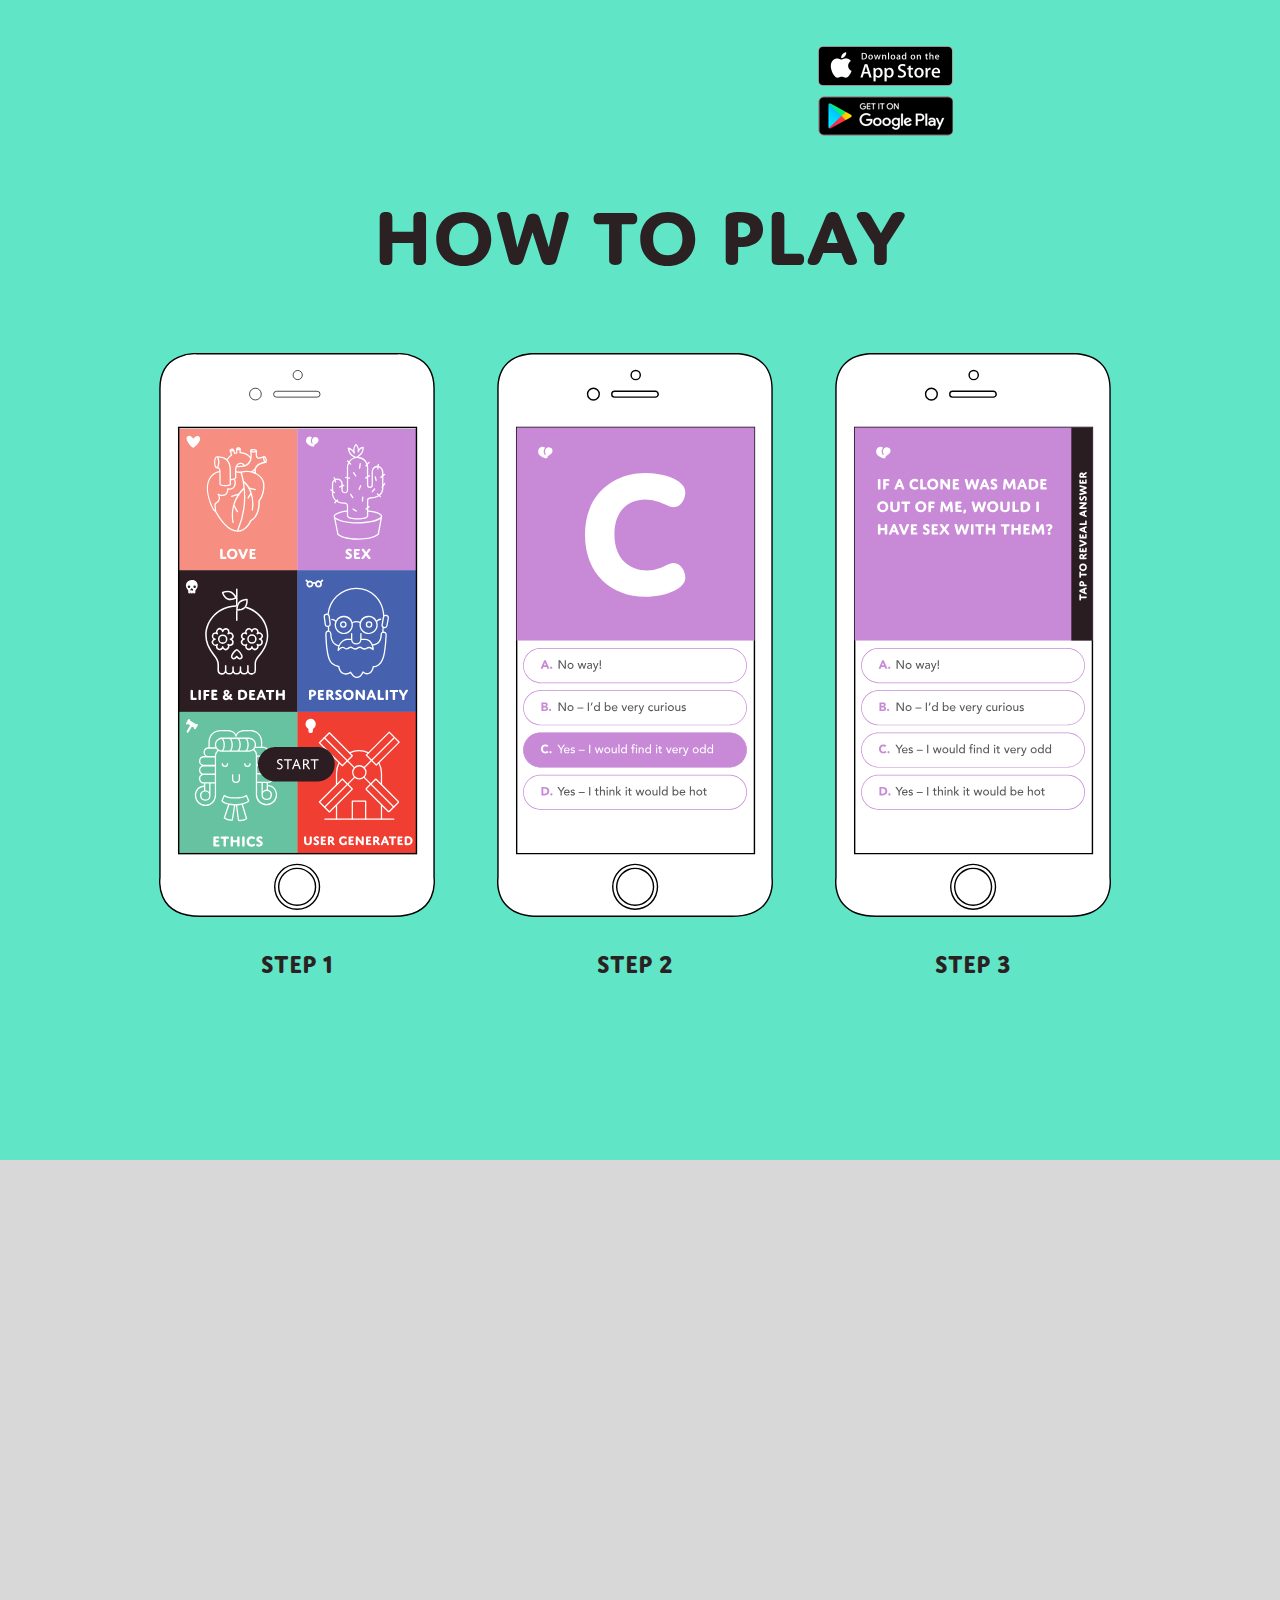
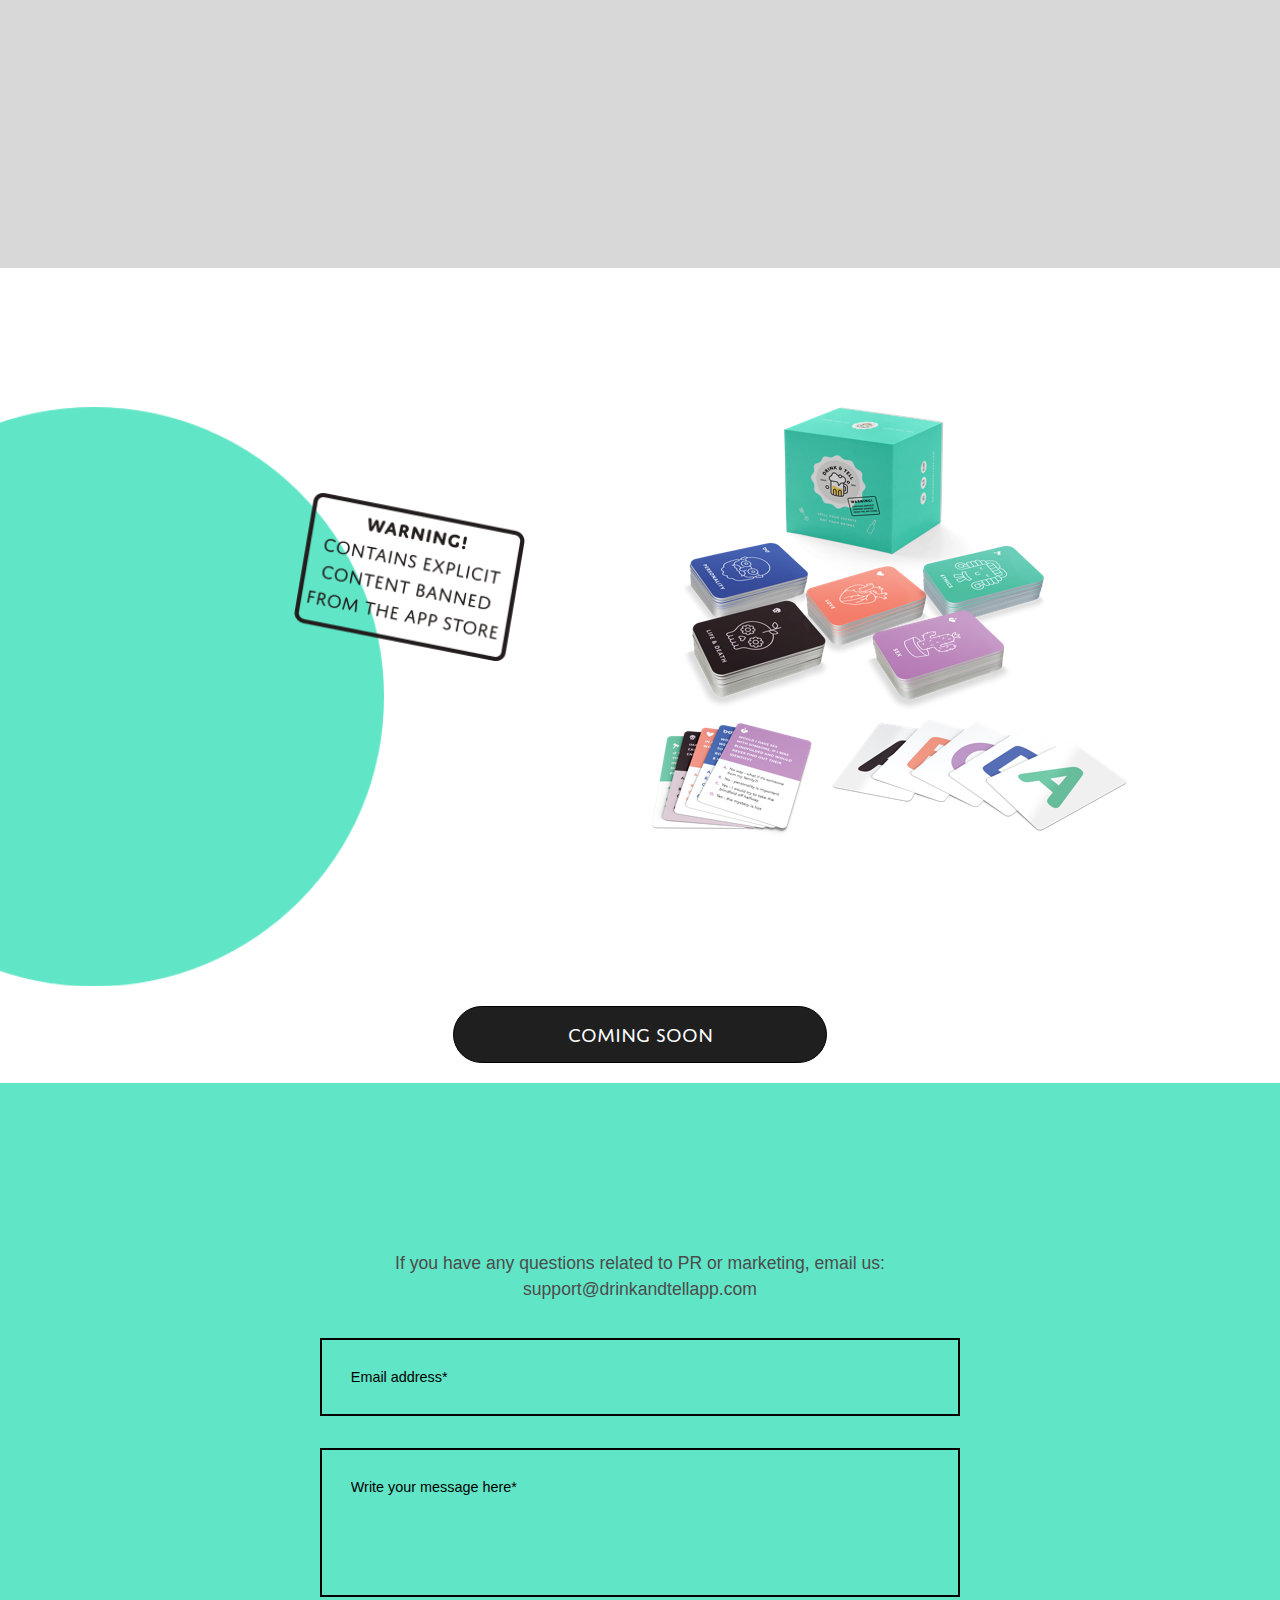
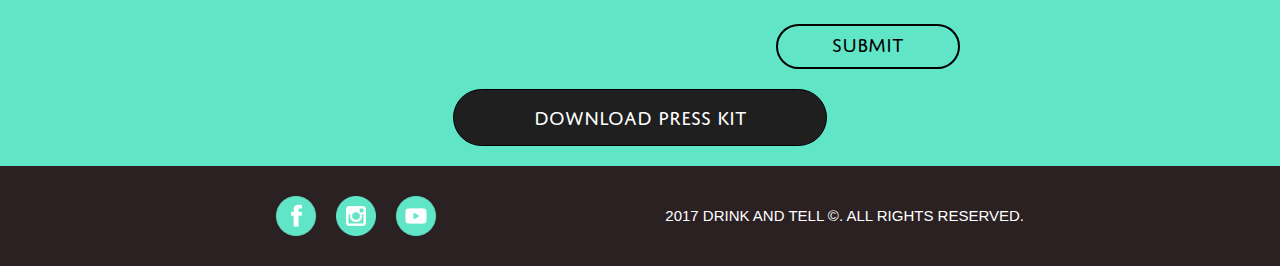
==== index.html @ 42e232ef "new website is live" ====
<!DOCTYPE html>
<html xmlns:fb="http://ogp.me/ns/fb#">

<head>
    <title>Drink and Tell App</title>
    <script src="js/jquery-3.2.1.min.js"></script>
    <script src="https://code.jquery.com/jquery-1.10.1.min.js"></script>

    <link href="css/style.css" rel="stylesheet" type="text/css">
    <link href="css/animations.css" rel="stylesheet" type="text/css">
    <meta property="og:image" content="http://drinkandtellapp.com/images/logo.svg">
    <meta property="og:url" content="http://drinkandtellapp.com/">
    <meta property="og:title" content="Download Drink and Tell App for the Ultimate Drinking Game for and Android and IOS">
    <meta property="og:description" content="Discover the new drinking game app craze, Drink and Tell. Answer taboo questions and find out how well your friends really know you, all while you drink!">
    <meta property="og:type" content="website" />
    <meta content="width=device-width, initial-scale=1" name="viewport">
    <meta content="Download Drink and Tell App for the Ultimate Drinking Game" name="title">
    <meta content="Discover the new drinking game app craze, Drink and Tell. Answer taboo questions and find out how well your friends really know you, all while you drink!
         " name="description">
    <meta content="drink and tell app android ios drinking game iphone play fun questions friends drink love personality ethics questions play store ios iphone" name="Keywords">
    <link href="images/fav-icon.png" rel="shortcut icon" type="image/x-icon">

    <!--==tracking==-->
    <script>
        (function(i, s, o, g, r, a, m) {
            i['GoogleAnalyticsObject'] = r;
            i[r] = i[r] || function() {
                (i[r].q = i[r].q || []).push(arguments)
            }, i[r].l = 1 * new Date();
            a = s.createElement(o),
                m = s.getElementsByTagName(o)[0];
            a.async = 1;
            a.src = g;
            m.parentNode.insertBefore(a, m)
        })(window, document, 'script', '//www.google-analytics.com/analytics.js', 'ga');

        ga('create', 'UA-65351065-1', 'auto');
        ga('send', 'pageview');

    </script>
    <script>
        function isMobile() {
            try {
                document.createEvent("TouchEvent");
                return true;
            } catch (e) {
                return false;
            }
        }
        $(document).ready(function() {
            if (!isMobile()) {
                $("#mobile-only-image").hide();
                $("#logo").hide();

                var figure = $(".video").hover(hoverVideo, hideVideo);

                function hoverVideo(e) {
                    $('video', this).get(0).play();
                }

                function hideVideo(e) {
                    $('video', this).get(0).pause();
                }
            } else {
                $('video', this).get(0).pause();
                $("video").hide();
                $("#logo").show();
                $("#mobile-only-image").show();
                $("#buttons-top").toggleClass('button-container button-container-mobile');

            }
        });
        $(document).on('hide.visibility', function() {
            if (screen.width >= 500) {
                $('video', this).get(0).pause();
            }
        });


        // Trigger CSS animations on scroll.
        // Detailed explanation can be found at http://www.bram.us/2013/11/20/scroll-animations/

        // Looking for a version that also reverses the animation when
        // elements scroll below the fold again?
        // --> Check https://codepen.io/bramus/pen/vKpjNP

        jQuery(function($) {

            // Function which adds the 'animated' class to any '.animatable' in view
            var doAnimations = function() {

                // Calc current offset and get all animatables
                var offset = $(window).scrollTop() + $(window).height(),
                    $animatables = $('.animatable');

                // Unbind scroll handler if we have no animatables
                if ($animatables.size() == 0) {
                    $(window).off('scroll', doAnimations);
                }

                // Check all animatables and animate them if necessary
                $animatables.each(function(i) {
                    var $animatable = $(this);
                    if (($animatable.offset().top + $animatable.height() - 20) < offset) {
                        $animatable.removeClass('animatable').addClass('animated');
                    }
                });

            };

            // Hook doAnimations on scroll, and trigger a scroll
            $(window).on('scroll', doAnimations);
            $(window).trigger('scroll');

        });

    </script>
</head>

<body>
    <!--- start-wrap==-->
    <div>
        <!---start-header==-->
        <div class="header">
            <div class="video">
                <video class="thevideo" loop preload="none" width="100%">
                  <source src="video.mov" type="video/mp4">
                  <img src="images/banner.png" title="">
               </video>
                <div id="mobile-only-image"></div>
                <div id="buttons-top" class="button-container">
                    <img id="logo" src="images/logo.svg" />
                    <div id="buttons_store" class="buttons-store">
                        <button class="button-ios" onclick="location.href='https://itunes.apple.com/us/app/drink-and-tell/id977435351?ls=1&mt=8';"></button>
                        <button class="button-android" onclick="location.href='https://play.google.com/store/apps/details?id=com.blackmarket.drinkandtell';"></button>
                    </div>
                </div>
            </div>
        </div>
        <!---End-header==-->
        <!---start-content==-->
        <div id="how-to-play">
            <div class="content">
                <h1 class="block animatable bounceInLeft">HOW TO PLAY</h1>
                <div id="first-screenshot" class="screenshots">
                    <img class="phone-screenshot" src="images/screen1.svg">
                    <div class="phone-description">
                        <p class="image-title">Step 1</p>
                        <p class="block animatable fadeIn">Choose one or multiple categories then select start game.</p>
                    </div>
                </div>
                <div class="screenshots">
                    <img class="phone-screenshot" src="images/screen2.svg">
                    <div class="phone-description">
                        <p class="image-title">Step 2</p>
                        <p class="block animatable fadeIn">Read out the question & multiple choice answers before tapping your answer.</p>
                    </div>
                </div>
                <div class="screenshots">
                    <img class="phone-screenshot" src="images/screen3.svg">
                    <div class="phone-description">
                        <p class="image-title">Step 3</p>
                        <p class="block animatable fadeIn">Each player says out loud,<br> which answer they think<br> you&#39;d pick.</p>
                    </div>
                </div>
                <div class="clear"></div>
                <div class="margin-ten">
                    <h3 class="block animatable bounceInLeft">THOSE WHO GUESSED WRONG: DRINK!</h3>
                </div>
            </div>
        </div>
        <!---start-panels==-->
        <!--
            <div class="panels">
                <iframe frameborder="0" height="400px" src="https://www.youtube.com/embed/5UwaXWFbdUA" width="100%"></iframe>
            
                <div class="clear"></div>
            </div>
            -->
        <!---//End-panels==-->
        <!---start-features==-->
        <div class="features-container">
            <div class="promo-head">
                <h1 class="block animatable bounceInLeft">FEATURES</h1>
                <div class="features">
                    <h4 class="block animatable bounceInLeft">we speak your language</h4>
                    <p class="block animatable bounceInLeft">After high demand, we&#39;ve translated Drink and Tell into German, French and Portuguese, so players all around the world can enjoy our fun drinking game app.
                    </p>
                </div>
                <div class="features">
                    <h4 class="block animatable bounceInLeft">generating questions since 2015</h4>
                    <p class="block animatable bounceInLeft">Our team of writers have put on their drinking caps and are constantly generating new questions for you to play. Warning: Not for the faint hearted!</p>
                </div>
                <div class="features">
                    <h4 class="block animatable bounceInLeft">Play with 1 friend or 100 at the same time</h4>
                    <p class="block animatable bounceInLeft">Regardless of whether you&#39;re drinking wine at dinner with your best mate or at a house party with 30 strangers, Drink and Tell is the ultimate party game.</p>
                </div>
                <div class="features">
                    <h4 class="block animatable bounceInLeft">unlimited number of categories (almost)</h4>
                    <p class="block animatable bounceInLeft">We&#39;re always adding new categories into our drinking game, which includes: love, sex, ethics, personality, life &amp; death, adults only, relationships, would you rather, outrageous, pop culture, embarrassing and politics.</p>
                </div>
                <div class="features">
                    <h4 class="block animatable bounceInLeft">say goodbye to annoying ads
                    </h4>
                    <p class="block animatable bounceInLeft">Get rid of those annoying ads by upgrading to the premium version of our party game. You&#39;ll also receive unlimited access to all our current and future card decks.</p>
                </div>
                <div class="features">
                    <h4 class="block animatable bounceInLeft"> Available on all your favourite devices: iPhone, iPad &amp; Android</h4>
                    <p class="block animatable bounceInLeft">Whether you&#39;re an Apple or Android user, we don&#39;t discriminate. Drink and Tell is available for your iPhone, iPad and Android.
                    </p>
                </div>
            </div>
            <div class="clear"></div>
        </div>

        <!---//End-promo==-->
        <!---start-news-letter===-->
        <div class="kickstart-small">
            <div class="float-left">
                <h1 class="block animatable bounceInLeft">Card game version</h1>
                <div id="kickstart_image-small">
                    <img src="images/DrinkAndTell_Mockup-card%20game.png" /> </div>
                <div class="clear"></div>

                <div class="circle-small">
                    <div id="circle_contents-small" class="block animatable fadeIn">
                        <h1 class="align_left">$20</h1>
                        <p>Package contents:</p>
                        <br>
                        <ul style="list-style-type:disc;">
                            <li>200 question cards</li>
                            <li>30 voting cards for up to 5 players</li>
                        </ul>
                    </div>
                </div>
                <div id="warning-small"></div>
            </div>

            <div class="float-left">
                <div class="button-dark">
                    <a href="http://www.google.com.au" target="_blank">Coming Soon</a>
                    <!--<input id="button_kickstart" class="button-dark" type="submit" value="Coming Soon">-->
                </div>
            </div>
        </div>

        <div class="kickstart-large">
            <div class="float-left">
                <h1 class="block animatable bounceInLeft">Card game version</h1>
                <div class="circle">
                    <div id="circle_contents" class="block animatable fadeIn">
                        <h1 class="align_left">$20</h1>
                        <p>Package contents:</p>
                        <br>
                        <ul style="list-style-type:disc">
                            <li>200 question cards</li>
                            <li>30 voting cards for up to 5 players</li>
                        </ul>
                    </div>
                </div>
                <div id="warning"></div>
                <div id="kickstart_image">
                </div>
            </div>
            <div class="float-left">
                <div class="button-dark">
                    <a href="http://www.google.com.au" target="_blank">Coming Soon</a>
                    <!--<input id="button_kickstart" class="button-dark" type="submit" value="Coming Soon">-->
                </div>
            </div>
        </div>
    </div>
    <!---//End-news-letter===-->
    <!---start-stay-with===-->
    <div class="stay-with">
        <div class="stay-with-head">
            <div class="promo-head">
                <h1 class="block animatable bounceInLeft">Contact</h1>
                <br>
                <p>If you have any questions related to PR or marketing, email us:
                    <br> support@drinkandtellapp.com
                </p>
                <br>
            </div>
        </div>
        <div class="form-container">
            <form id="gform" action="https://script.google.com/macros/s/AKfycbyGzWzbBq_P15710oWQJ0r7dkYBITGhaitltmNHkboUdgc6WW0/exec" class="form" enctype="text/plain" method="post">
                <fieldset class="pure-group">
                    <input class="text-box-dark" id="email" name="email" onblur="if (this.value == '') {this.value = 'Email';}" onfocus="this.value = '';" type="text" value="Email address*">
                </fieldset>
                <br>
                <input class="text-box-dark" id="submission" name="submission" onblur="if (this.value == '') {this.value = 'Write your message here*';}" onfocus="this.value = '';" type="text" value="Write your message here*">
                <div class="button-light">
                    <input id="button_submit" type="submit" value="Submit">
                </div>
            </form>

            <div style="display:none;" id="thankyou_message">
                <h4><em>Thanks</em> for contacting us! We will get back to you soon!</h4>
            </div>
        </div>
        <div class="float-left">
            <div class="button-dark">
                <a href="https://drive.google.com/folderview?id=0B5TTByFEvRdYflczVHE2YnZRNWdPSmxONFJZcDAtb1prczdicVJjSEFfd2N5YVpIblp5TUU&usp=sharing" target="_blank">Download Press Kit</a>
            </div>
        </div>
        <div class="clear"></div>

    </div>
    <!---End-stay-with===-->
    <!---start-footer===-->

    <div class="footer">
        <div id="social">
            <button id="button-fb" class="social-button" onclick="window.open('https://www.facebook.com/drinkandtellapp/')"></button>
            <button id="button-insta" class="social-button" onclick="window.open('https://www.instagram.com/drinkandtellapp/ ')"></button>
            <button id="button-youtube" class="social-button" onclick="window.open('https://youtu.be/u_Axh5LjhsA')"></button>
        </div>
        <span id="copyright">2017 DRINK AND TELL &#169;. ALL RIGHTS RESERVED.</span>
    </div>

    <!---//End-footer===-->
    <!---End-content==-->
    <!--- //End-wrap==-->

    <script data-cfasync="false" type="text/javascript" src="js/form-submission-handler.js"></script>
</body>

</html>
---- css/style.css ----
@font-face {
    font-family: 'DomusTitling-Bold';
    src: url('../fonts/DomusTitling-Bold.otf');
}

@font-face {
    font-family: 'DomusTitling';
    src: url('../fonts/DomusTitling.otf');
}

@font-face {
    font-family: 'AvenirBook';
    src: url('../fonts/Avenir.ttf');
}


/* reset */

html,
body,
div,
span,
applet,
object,
iframe,
h1,
h4,
h5,
h6,
p,
blockquote,
pre,
a,
abbr,
acronym,
address,
big,
cite,
code,
del,
dfn,
em,
img,
ins,
kbd,
q,
s,
samp,
small,
strike,
strong,
sub,
sup,
tt,
var,
b,
u,
i,
dl,
dt,
dd,
ol,
nav ul,
nav li,
fieldset,
form,
label,
legend,
table,
caption,
tbody,
tfoot,
thead,
tr,
th,
td,
article,
aside,
canvas,
details,
embed,
figure,
figcaption,
footer,
header,
hgroup,
menu,
nav,
output,
ruby,
section,
summary,
time,
mark,
audio,
video {
    margin: 0;
    padding: 0;
    border: 0;
    font-size: 100%;
    font: inherit;
    vertical-align: baseline;
    color: #4C4C4C;
}

article,
aside,
details,
figcaption,
figure,
footer,
header,
hgroup,
menu,
nav,
section {
    display: block;
    align-content: center;
    text-align: center;
}

ol,
ul {
    list-style: none;
    margin: 0;
    padding: 0
}

blockquote,
q {
    quotes: none
}

blockquote:before,
blockquote:after,
q:before,
q:after {
    content: '';
    content: none
}

table {
    border-collapse: collapse;
    border-spacing: 0
}

th,
td {
    padding: 15px
}


/* start editing from here */

a {
    text-decoration: none
}


/* float left */

.clear {
    clear: both
}


/* horizontal menu */

img {
    max-width: 100%
}


/*end reset*/

body {
    background: #FFF
}

h3 {
    font-family: 'DomusTitling-Bold', sans-serif;
    color: #2B2123;
    font-size: 30px;
    text-align: center;
}

h1 {
    color: #2B2123;
    font-family: 'DomusTitling-Bold', sans-serif;
    text-transform: uppercase;
    font-size: 80px;
    text-align: center;
    margin-bottom: 20px;
}

h4 {
    color: #2B2123;
    font-family: 'DomusTitling-Bold', sans-serif;
    text-transform: uppercase;
    font-size: 19px;
    margin-bottom: 2%;
}

p {
    color: #2B2123;
    font-size: 19px;
    font-family: 'Avenir', sans-serif;
}

.bold {
    font-weight: 800;
    font-size: 18px;
}


/*---start-wrap----*/

.wrap {
    width: 100%
}


/*---start-video----*/

.video {
    width: 100%;
    background: #60E5C6;
}


/* Hide Play button + controls on iOS */

video::-webkit-media-controls {
    display: none !important;
}


/*---start-header----*/

.header {
    position: relative;
    float: left;
    width: 100%;
    align-content: center;
}

.heading {
    text-align: center;
    font-size: 72px;
    font-weight: 700;
    letter-spacing: 3px;
    color: #2B2123;
    font-family: 'Open Sans', sans-serif;
    text-shadow: 2px 4px 3px rgba(0, 0, 0, 0.3);
}

.heading-submit {
    margin: auto 0;
    text-align: center;
    font-size: 72px;
    font-weight: 700;
    letter-spacing: 3px;
    color: #FFF;
    font-family: 'Open Sans', sans-serif;
    text-shadow: 2px 4px 3px rgba(0, 0, 0, 0.3)
}

.sub-heading {
    color: #FFF;
    margin-top: 20px;
    margin-bottom: 50px;
    text-align: center;
    font-size: 32px;
    font-weight: 700;
    letter-spacing: 3px;
    font-family: 'Open Sans', sans-serif;
    text-shadow: 2px 4px 3px rgba(0, 0, 0, 0.3)
}

.button-container {
    position: absolute;
    display: flex;
    right: 20%;
    margin-left: auto;
    margin-right: auto;
    align-items: center;
    bottom: 10%;
    width: 25%;
    color: #FFF;
    text-align: center;
    z-index: 10000;
}

#logo {
    float: left;
}

.button-ios {
    padding: 1% 5%;
    margin-left: 10px;
    width: 135px;
    height: 40px;
    border: none;
    background: url(../images/apple.png);
    margin-bottom: 10px;
    cursor: pointer;
}

.button-android {
    padding: 1% 3.3%;
    background: url(../images/google.png);
    border: none;
    width: 135px;
    margin-left: 10px;
    height: 40px;
    cursor: pointer;
}


/*----start-content----*/

#how-to-play {
    background: #60E5C6;
    width: 100%;
    position: relative;
    float: left;
    text-align: center;
}

.content {
    width: 80%;
    margin: 10px auto;
    text-align: center;
}

.screenshots {
    float: left;
    width: 27%;
    margin-top: 50px;
    margin-left: 3%;
    margin-right: 3%;
}

.margin-ten {
    margin: 10px;
}

.image-title {
    color: #2B2123;
    font-family: 'DomusTitling-Bold', sans-serif;
    ;
    margin-top: 20px;
    font-size: 25px;
    margin-bottom: 10px
}

.intro-text {
    margin-top: 5em;
}

.sub-into-text {
    margin: 3em;
    font-size: 16px;
}


/*---start-panels----*/

.panels {
    margin: 0;
    padding: 0;
    border: 0;
    margin-top: 6em
}

.video {
    object-fit: fill
}

.clear {
    clear: both;
}

.features {
    width: 40%;
    text-align: left;
    vertical-align: top;
    display: inline-block;
    margin: 10px;
    padding-bottom: 20px;
}


/*---//Start-promo----*/

.promo-head {
    text-align: center;
    margin: 10px auto;
    width: 80%;
    display: table;
    position: relative;
}

.features-container {
    background: #D8D8D8;
    width: 100%;
    position: relative;
    float: left;
    text-align: center;
    display: table;
}


/*---//End-promo----*/


/*---start-news-letter-header----*/

.kickstart-large {
    margin: 0 auto;
    text-align: center;
    width: 100%;
}

.kickstart-small {
    display: none;
}

.circle {
    float: left;
    position: relative;
    background: url(../images/Party%20card%20game%20-%20oval.png);
    background-repeat: no-repeat;
    text-align: left;
    background-size: cover;
    width: 30vw;
    height: 45.3vw;
}

.align_left {
    text-align: left;
}

#circle_contents {
    position: absolute;
    top: 50%;
    left: 10%;
    align-content: flex-start;
    transform: translate(-10%, -50%);
    text-align: left;
    color: #2B2123;
    font-size: 25px;
    padding-left: 35px;
    font-family: 'Avenir', sans-serif;
}

#warning {
    background: url(../images/warning.png) no-repeat;
    width: 300px;
    transform: translate(-30%, 50%);
    height: 170px;
    position: relative;
    float: left;
    background-size: contain;
}

#button_kickstart {
    position: relative;
    width: 400px;
    margin: 10px auto 10px auto;
}

.float-left {
    position: relative;
    float: left;
    width: 100%;
}

#kickstart_image {
    position: absolute;
    right: 10%;
    margin: 0 auto;
    height: 500px;
    width: 500px;
    background: url(../images/DrinkAndTell_Mockup-card%20game.png);
    background-repeat: no-repeat;
}


/*---form-----*/

.form-container {
    width: 50%;
    margin: 0 auto
}

.form {
    width: 100%;
    display: inline-block;
    padding: 0px;
}

.text-box-dark {
    background: transparent;
    border: 2px solid black;
}

.form input[type="text"] {
    padding: 2em;
    font-family: 'Open Sans', sans-serif;
    color: black;
    width: 100%;
    margin: .5em 0;
    outline: none;
    font-size: .9em;
    font-weight: 300;
    box-sizing: border-box;
}

#address {
    width: 100%
}

#submission {
    width: 100%;
    padding-bottom: 100px;
}

.label {
    margin-top: 10px;
    font-size: 18px;
    float: left;
    text-align: left;
    margin-left: 0
}

.label-small {
    font-size: 13px;
    float: left;
    text-align: left;
    margin-left: 0
}

.button-dark {
    background: #1f1f1f;
    text-transform: uppercase;
    border-radius: 60px;
    font-family: 'DomusTitling', sans-serif;
    margin: 20px auto;
    border: 1px solid black;
    cursor: pointer;
    outline: none;
    padding: .6em 2.6em;
    width: 18em;
    text-align: center;
}

.button-dark a {
    vertical-align: super;
    font-size: 20px;
    color: #fff;
    font-family: 'DomusTitling', sans-serif;
}

.button-light {
    text-align: center;
    margin-top: 20px;
    color: black;
    border: 2px solid black;
    width: 180px;
    vertical-align: super;
    float: right;
    border-radius: 60px;
    padding-bottom: 5px;
}

#button_submit {
    position: relative;
    background: transparent;
    outline: none;
    font-family: 'DomusTitling', sans-serif;
    text-transform: uppercase;
    font-size: 20px;
    cursor: pointer;
    vertical-align: super;
    text-align: center;
    border: none;
    margin: auto;
}


/*-----*/


/*---start-stay-with-us-----*/

.stay-with {
    width: 100%;
    float: left;
    position: relative;
    background: #60E5C6;
}

.stay-with-head {
    text-align: center
}

.stay-with-head h3 {
    font-size: 2.5em;
    color: #4C4C4C;
    font-weight: 300;
    line-height: 1.5em
}

.stay-with-head p {
    font-size: 1.1em;
    color: #4C4C4C;
    line-height: 1.5em;
    margin: 0 auto
}

.stay-with-head p a:hover {
    color: #4C4C4C
}


/*---End-stay-with-us-----*/


/*---start-footer-----*/

.press-kit {
    align-content: center;
    text-align: center;
    margin: 3%;
}

.footer {
    position: relative;
    float: left;
    height: 100px;
    line-height: 100px;
    text-align: center;
    width: 100%;
    background: #2B2123;
    display: flex;
    align-items: center;
}

#social {
    margin-left: 20%;
    float: left;
    display: flex;
    height: 40px;
    /* establish flex container */
}

.social-button {
    position: relative;
    /* to specify dimensions explicitly */
    float: left;
    border: none;
    margin-left: 20px;
    cursor: pointer;
    width: 40px;
    height: 40px;
}

#button-fb {
    background-size: 100%;
    background: url(../images/FB_Flat_copy.png);
    background-size: cover;
}

#button-insta {
    background: url(../images/Instagram_Flat_copy.png);
    background-size: cover;
}

#button-youtube {
    background: url(../images/YouTube_flaticon.png);
    background-size: cover;
}

#copyright {
    vertical-align: middle;
    text-align: center;
    position: absolute;
    right: 20%;
    float: right;
    color: white;
    font-size: 15px;
    font-family: 'Avenir', sans-serif;
}

#mobile-only-image {
    display: none;
}

#mobile-only-image {
    display: block;
    margin: 0px;
    width: 100%;
    height: 54vw;
    background: url(../images/banner.png);
    background-size: contain;
}

.button-container-mobile {
    color: #FFF;
    position: absolute;
    width: 50%;
    height: 50%;
    left: 35%;
    margin: auto;
    bottom: 5px;
    text-align: center;
}

.button-container-mobile #logo {
    float: left;
    width: 50%;
    height: 25vw;
}

.button-container-mobile .button-ios {
    padding: 5px;
    width: 100%;
    height: 6vw;
    border: none;
    background: url(../images/apple.png);
    background-size: contain;
    background-repeat: no-repeat;
    cursor: pointer;
}

.button-container-mobile .button-android {
    padding: 5px;
    background: url(../images/google.png);
    border: none;
    width: 100%;
    height: 6vw;
    background-size: contain;
    background-repeat: no-repeat;
    cursor: pointer;
}

#buttons_store {
    width: 45%;
    left: 5%;
    height: 20sw;
    top: 25%;
    float: left;
    position: relative;
    margin: auto;
}

#thankyou_message {
    padding: 1%;
    font-size: 2.5em;
    font-family: 'Avenir', sans-serif;
}


/*---//End-wrap-----*/


/*---start-responsive design----*/


/* Tablets (portrait and landscape) ----------- */

@media only screen and (max-width: 1024px) {
    body {
        top: 0;
    }
    p {
        font-size: 3.2em;
    }
    h4 {
        font-size: 2em;
    }
    .header {
        padding: 0px;
    }
    .video {
        padding: 0px;
        background-size: cover;
        display: block;
    }
    .wrap {
        width: 100%
    }
    .content {
        position: relative;
        width: 90%;
        margin: 10px auto;
    }
    .features {
        width: 90%;
        height: 100%;
        float: left;
    }
    .screenshots {
        float: left;
        width: 100%;
    }
    .phone-screenshot {
        width: 30%;
        float: left;
    }
    .phone-description {
        font-size: 10px;
        margin-right: 10%;
        margin-left: 10%;
        float: left;
        width: 50%;
    }
    .kickstart-large {
        display: none;
    }
    .kickstart-small {
        position: relative;
        float: left;
        width: 100%;
        display: block;
    }
    .kickstart-small h1 {
        margin-top: 10px;
    }
    #kickstart_image-small {
        background: none;
        position: relative;
        float: left;
        width: 100%;
    }
    #kickstart_image-small img {
        width: 90%;
        height: 100%;
        object-fit: contain;
        overflow: hidden;
        display: block;
        margin: 0 auto;
    }
    .circle-small {
        margin-top: 5%;
        width: 60%;
        height: 65.5vw;
        float: left;
        position: relative;
        display: block;
        background: url(../images/mobile_Party%20card%20game%20-%20green%20oval.png);
        background-size: cover;
    }
    .circle-small p {
        margin-left: 20px;
        font-size: 1.1em;
    }
    .circle-small h1 {
        font-size: 1.9em;
        margin-left: 20px;
        margin-bottom: 5px;
        padding: 0px;
    }
    .circle-small ul {
        margin-left: 15%;
        margin-right: 20px;
        list-style-type: disc;
    }
    #circle_contents-small {
        transform: translate(5%, 40%);
        margin-right: 10%;
        height: 50%;
        position: relative;
        text-align: left;
        color: #2B2123;
        font-size: 2.5em;
        font-family: 'Avenir', sans-serif;
    }
    #warning-small {
        padding: 0px;
        margin: 0px;
        background: url(../images/warning.png) no-repeat;
        width: 35%;
        height: 30vw;
        transform: translate(-40%, 30%);
        position: relative;
        float: left;
        background-size: contain;
    }
    .image-title {
        font-family: 'DomusTitling-Bold', sans-serif;
        margin-top: 20px;
        font-size: 25px;
        color: #2B2123;
        margin-bottom: 10px
    }
    #logo {
        width: 60%;
        height: 60sw;
    }
    #button_kickstart-small {
        margin-top: 20px;
        margin-left: 10%;
        margin-right: 10%;
        margin-bottom: 20px;
        width: 80%;
        position: relative;
    }
    .heading {
        margin: auto 0;
        text-align: center;
        font-size: 42px;
        font-weight: 600;
        letter-spacing: 3px;
        color: #FFF;
        font-family: 'Open Sans', sans-serif;
        text-shadow: 2px 4px 3px rgba(0, 0, 0, 0.3)
    }
    .sub-heading {
        color: #FFF;
        text-align: center;
        font-size: 19px;
        margin-top: 10px;
        font-weight: 600;
        letter-spacing: 3px;
        font-family: 'Open Sans', sans-serif;
        text-shadow: 2px 4px 3px rgba(0, 0, 0, 0.3)
    }
    .stay-with-head h1 {
        margin: 0px;
    }
    .heading-submit {
        margin: auto 0;
        text-align: center;
        font-size: 30px;
        font-weight: 500;
        letter-spacing: 3px;
        color: white;
        font-family: 'Open Sans', sans-serif;
        text-shadow: 2px 4px 3px rgba(0, 0, 0, 0.3)
    }
    .wrap input[type="text"],
    .wrap input[type="submit"],
    .wrap input[type="button"] {
        -webkit-appearance: none
    }
    .news-letter {
        margin: 2em 0
    }
    .footer-left {
        float: none;
        text-align: center
    }
    .footer-right {
        float: none;
        text-align: center
    }
    .press-kit {
        display: block;
        align-content: center;
        text-align: center;
        margin-top: 20px;
    }
    .form-container {
        width: 80%;
        margin: 0 auto
    }
    .press-kit {
        align-content: center;
        text-align: center;
        margin: 20px;
    }
    .footer {
        position: relative;
        float: left;
        height: 60px;
        line-height: 50px;
        text-align: center;
        width: 100%;
        background: #2B2123;
        display: flex;
        align-items: center;
    }
    .stay-with {
        float: left;
        position: relative;
        background: #60E5C6;
    }
    .footer-left {
        float: none;
        text-align: center
    }
    .footer-right {
        float: none;
        text-align: center
    }
    #social {
        float: left;
        display: flex;
        height: 30px;
        width: 45%;
        margin: auto 0px;
        margin-left: 20px;
        position: relative;
        /* establish flex container */
    }
    #copyright {
        vertical-align: middle;
        text-align: center;
        position: relative;
        float: right;
        color: white;
        height: 40px;
        width: 60%;
        right: 20px;
        margin-left: 10px;
        font-size: 8px;
        font-family: 'Avenir', sans-serif;
    }
    .social-button {
        position: relative;
        /* to specify dimensions explicitly */
        float: left;
        border: none;
        margin-left: 5px;
        cursor: pointer;
        width: 30px;
        height: 30px;
        margin: auto 5px;
    }
    #first-screenshot {
        margin-top: 10px;
    }
    #button-dark-small {
        width: 70%;
        position: relative;
        margin: auto;
    }
}

@media only screen and (max-width: 800px) {
    p {
        font-size: 19px;
    }
    h1 {
        font-size: 30px;
    }
    h4 {
        font-size: 18px;
    }
    #circle_contents-small {
        transform: translate(10%, 40%);
        margin: 0 auto;
        position: relative;
        text-align: left;
        color: #2B2123;
        margin-right: 10%;
        font-size: 20px;
        font-family: 'Avenir', sans-serif;
    }
    .circle-small p {
        margin-left: 20px;
        font-size: 21px;
    }
    .circle-small h1 {
        font-size: 30px;
        margin-left: 20px;
        margin-bottom: 5px;
        padding: 0px;
    }
    .circle-small ul {
        margin-left: 45px;
        margin-right: 20px;
        list-style-type: disc;
    }
}


/* Smartphones (portrait and landscape) ----------- */

@media only screen and (max-width: 500px) {
    p {
        font-size: 19px;
    }
    h1 {
        font-size: 30px;
    }
    h4 {
        font-size: 18px;
    }
    #circle_contents-small {
        transform: translate(5%, 20%);
        margin: 0 auto;
        position: relative;
        text-align: left;
        color: #2B2123;
        font-size: 14px;
        font-family: 'Avenir', sans-serif;
    }
    .circle-small h1 {
        font-size: 35px;
        margin-left: 20px;
        margin-bottom: 5px;
        padding: 0px;
    }
    .circle-small ul {
        margin-left: 45px;
        margin-right: 20px;
        list-style-type: disc;
        font-size: 15px;
    }
    .button-dark {
        font-size: 12px;
        width: 60%;
    }
}
---- css/animations.css ----
.animatable {
    /* initially hide animatable objects */
    visibility: hidden;
    /* initially pause animatable objects their animations */
    -webkit-animation-play-state: paused;
    -moz-animation-play-state: paused;
    -ms-animation-play-state: paused;
    -o-animation-play-state: paused;
    animation-play-state: paused;
}


/* show objects being animated */

.animated {
    visibility: visible;
    -webkit-animation-fill-mode: both;
    -moz-animation-fill-mode: both;
    -ms-animation-fill-mode: both;
    -o-animation-fill-mode: both;
    animation-fill-mode: both;
    -webkit-animation-duration: 1s;
    -moz-animation-duration: 1s;
    -ms-animation-duration: 1s;
    -o-animation-duration: 1s;
    animation-duration: 1s;
    -webkit-animation-play-state: running;
    -moz-animation-play-state: running;
    -ms-animation-play-state: running;
    -o-animation-play-state: running;
    animation-play-state: running;
}


/* CSS Animations (extracted from http://glifo.uiparade.com/) */

@-webkit-keyframes fadeInDown {
    0% {
        opacity: 0;
        -webkit-transform: translateY(-20px);
    }
    100% {
        opacity: 1;
        -webkit-transform: translateY(0);
    }
}

@-moz-keyframes fadeInDown {
    0% {
        opacity: 0;
        -moz-transform: translateY(-20px);
    }
    100% {
        opacity: 1;
        -moz-transform: translateY(0);
    }
}

@-o-keyframes fadeInDown {
    0% {
        opacity: 0;
        -o-transform: translateY(-20px);
    }
    100% {
        opacity: 1;
        -o-transform: translateY(0);
    }
}

@keyframes fadeInDown {
    0% {
        opacity: 0;
        transform: translateY(-20px);
    }
    100% {
        opacity: 1;
        transform: translateY(0);
    }
}

@-webkit-keyframes fadeIn {
    0% {
        opacity: 0;
    }
    20% {
        opacity: 0;
    }
    100% {
        opacity: 1;
    }
}

@-moz-keyframes fadeIn {
    0% {
        opacity: 0;
    }
    20% {
        opacity: 0;
    }
    100% {
        opacity: 1;
    }
}

@-o-keyframes fadeIn {
    0% {
        opacity: 0;
    }
    20% {
        opacity: 0;
    }
    100% {
        opacity: 1;
    }
}

@keyframes fadeIn {
    0% {
        opacity: 0;
    }
    60% {
        opacity: 0;
    }
    20% {
        opacity: 0;
    }
    100% {
        opacity: 1;
    }
}

@-webkit-keyframes bounceInLeft {
    0% {
        opacity: 0;
        -webkit-transform: translateX(-2000px);
    }
    60% {
        -webkit-transform: translateX(20px);
    }
    80% {
        -webkit-transform: translateX(-5px);
    }
    100% {
        opacity: 1;
        -webkit-transform: translateX(0);
    }
}

@-moz-keyframes bounceInLeft {
    0% {
        opacity: 0;
        -moz-transform: translateX(-2000px);
    }
    60% {
        -moz-transform: translateX(20px);
    }
    80% {
        -moz-transform: translateX(-5px);
    }
    100% {
        opacity: 1;
        -moz-transform: translateX(0);
    }
}

@-o-keyframes bounceInLeft {
    0% {
        opacity: 0;
        -o-transform: translateX(-2000px);
    }
    60% {
        opacity: 1;
        -o-transform: translateX(20px);
    }
    80% {
        -o-transform: translateX(-5px);
    }
    100% {
        opacity: 1;
        -o-transform: translateX(0);
    }
}

@keyframes bounceInLeft {
    0% {
        opacity: 0;
        transform: translateX(-2000px);
    }
    60% {
        transform: translateX(20px);
    }
    80% {
        transform: translateX(-5px);
    }
    100% {
        opacity: 1;
        transform: translateX(0);
    }
}

@-webkit-keyframes bounceInRight {
    0% {
        opacity: 0;
        -webkit-transform: translateX(2000px);
    }
    60% {
        -webkit-transform: translateX(-20px);
    }
    80% {
        -webkit-transform: translateX(5px);
    }
    100% {
        opacity: 1;
        -webkit-transform: translateX(0);
    }
}

@-moz-keyframes bounceInRight {
    0% {
        opacity: 0;
        -moz-transform: translateX(2000px);
    }
    60% {
        -moz-transform: translateX(-20px);
    }
    80% {
        -moz-transform: translateX(5px);
    }
    100% {
        opacity: 1;
        -moz-transform: translateX(0);
    }
}

@-o-keyframes bounceInRight {
    0% {
        opacity: 0;
        -o-transform: translateX(2000px);
    }
    60% {
        -o-transform: translateX(-20px);
    }
    80% {
        -o-transform: translateX(5px);
    }
    100% {
        opacity: 1;
        -o-transform: translateX(0);
    }
}

@keyframes bounceInRight {
    0% {
        opacity: 0;
        transform: translateX(2000px);
    }
    60% {
        transform: translateX(-20px);
    }
    80% {
        transform: translateX(5px);
    }
    100% {
        opacity: 1;
        transform: translateX(0);
    }
}

@-webkit-keyframes fadeInUp {
    0% {
        opacity: 0;
        -webkit-transform: translateY(20px);
    }
    100% {
        opacity: 1;
        -webkit-transform: translateY(0);
    }
}

@-moz-keyframes fadeInUp {
    0% {
        opacity: 0;
        -moz-transform: translateY(20px);
    }
    100% {
        opacity: 1;
        -moz-transform: translateY(0);
    }
}

@-o-keyframes fadeInUp {
    0% {
        opacity: 0;
        -o-transform: translateY(20px);
    }
    100% {
        opacity: 1;
        -o-transform: translateY(0);
    }
}

@keyframes fadeInUp {
    0% {
        opacity: 0;
        transform: translateY(20px);
    }
    100% {
        opacity: 1;
        transform: translateY(0);
    }
}

@-webkit-keyframes bounceIn {
    0% {
        opacity: 0;
        -webkit-transform: scale(.3);
    }
    50% {
        -webkit-transform: scale(1.05);
    }
    70% {
        -webkit-transform: scale(.9);
    }
    100% {
        opacity: 1;
        -webkit-transform: scale(1);
    }
}

@-moz-keyframes bounceIn {
    0% {
        opacity: 0;
        -moz-transform: scale(.3);
    }
    50% {
        -moz-transform: scale(1.05);
    }
    70% {
        -moz-transform: scale(.9);
    }
    100% {
        opacity: 1;
        -moz-transform: scale(1);
    }
}

@-o-keyframes bounceIn {
    0% {
        opacity: 0;
        -o-transform: scale(.3);
    }
    50% {
        -o-transform: scale(1.05);
    }
    70% {
        -o-transform: scale(.9);
    }
    100% {
        opacity: 1;
        -o-transform: scale(1);
    }
}

@keyframes bounceIn {
    0% {
        opacity: 0;
        transform: scale(.3);
    }
    50% {
        transform: scale(1.05);
    }
    70% {
        transform: scale(.9);
    }
    100% {
        opacity: 1;
        transform: scale(1);
    }
}

@-webkit-keyframes moveUp {
    0% {
        opacity: 1;
        -webkit-transform: translateY(40px);
    }
    100% {
        opacity: 1;
        -webkit-transform: translateY(0);
    }
}

@-moz-keyframes moveUp {
    0% {
        opacity: 1;
        -moz-transform: translateY(40px);
    }
    100% {
        opacity: 1;
        -moz-transform: translateY(0);
    }
}

@-o-keyframes moveUp {
    0% {
        opacity: 1;
        -o-transform: translateY(40px);
    }
    100% {
        opacity: 1;
        -o-transform: translateY(0);
    }
}

@keyframes moveUp {
    0% {
        opacity: 1;
        transform: translateY(40px);
    }
    100% {
        opacity: 1;
        transform: translateY(0);
    }
}

@-webkit-keyframes fadeBgColor {
    0% {
        background: none;
    }
    70% {
        background: none;
    }
    100% {
        background: #464646;
    }
}

@-o-keyframes fadeBgColor {
    0% {
        background: none;
    }
    70% {
        background: none;
    }
    100% {
        background: #464646;
    }
}

@keyframes fadeBgColor {
    0% {
        background: none;
    }
    70% {
        background: none;
    }
    100% {
        background: #464646;
    }
}

.animated.animationDelay {
    animation-delay: .4s;
    -webkit-animation-delay: .4s;
}

.animated.animationDelayMed {
    animation-delay: 1.2s;
    -webkit-animation-delay: 1.2s;
}

.animated.animationDelayLong {
    animation-delay: 1.6s;
    -webkit-animation-delay: 1.6s;
}

.animated.fadeBgColor {
    -webkit-animation-name: fadeBgColor;
    -moz-animation-name: fadeBgColor;
    -o-animation-name: fadeBgColor;
    animation-name: fadeBgColor;
}

.animated.bounceIn {
    -webkit-animation-name: bounceIn;
    -moz-animation-name: bounceIn;
    -o-animation-name: bounceIn;
    animation-name: bounceIn;
}

.animated.bounceInRight {
    -webkit-animation-name: bounceInRight;
    -moz-animation-name: bounceInRight;
    -o-animation-name: bounceInRight;
    animation-name: bounceInRight;
}

.animated.bounceInLeft {
    -webkit-animation-name: bounceInLeft;
    -moz-animation-name: bounceInLeft;
    -o-animation-name: bounceInLeft;
    animation-name: bounceInLeft;
}

.animated.fadeIn {
    -webkit-animation-name: fadeIn;
    -moz-animation-name: fadeIn;
    -o-animation-name: fadeIn;
    animation-name: fadeIn;
}

.animated.fadeInDown {
    -webkit-animation-name: fadeInDown;
    -moz-animation-name: fadeInDown;
    -o-animation-name: fadeInDown;
    animation-name: fadeInDown;
}

.animated.fadeInUp {
    -webkit-animation-name: fadeInUp;
    -moz-animation-name: fadeInUp;
    -o-animation-name: fadeInUp;
    animation-name: fadeInUp;
}

.animated.moveUp {
    -webkit-animation-name: moveUp;
    -moz-animation-name: moveUp;
    -o-animation-name: moveUp;
    animation-name: moveUp;
}
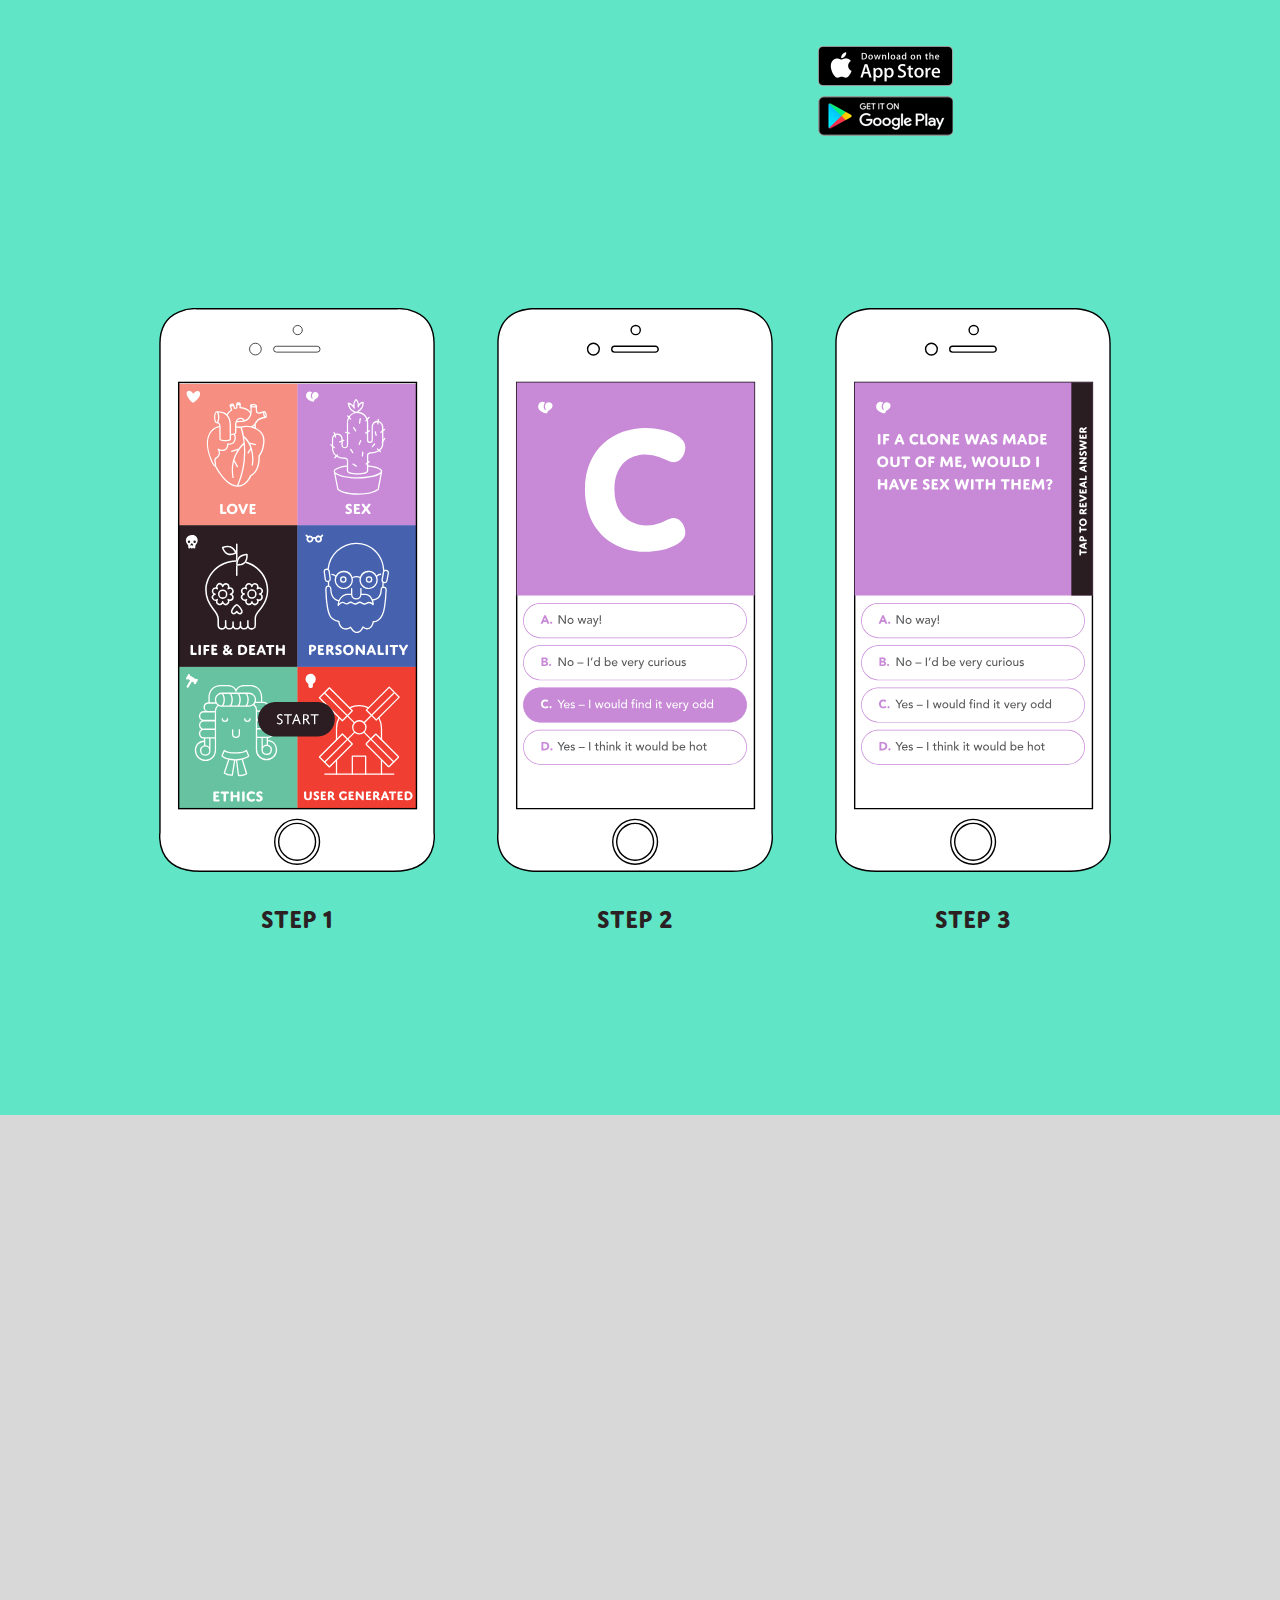
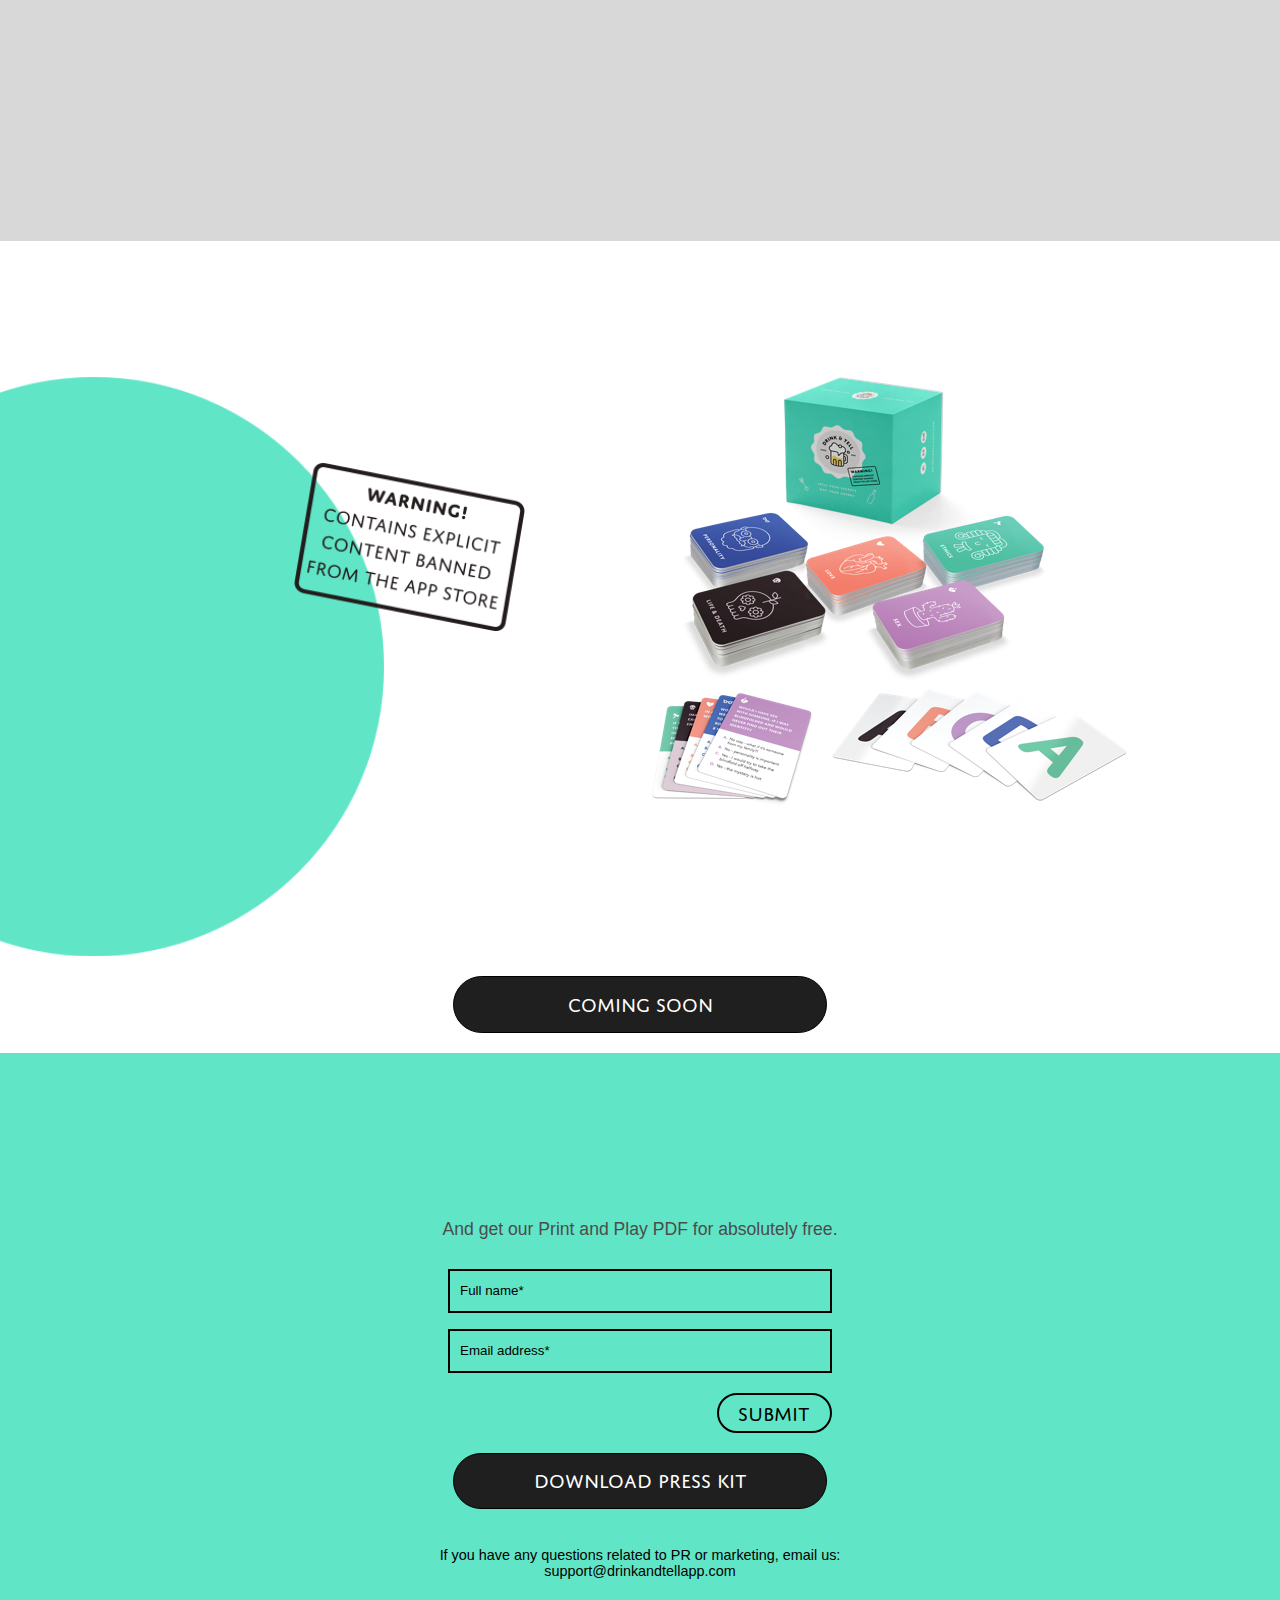
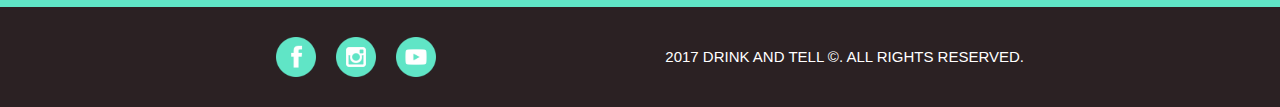
==== commit 03184e85: "new form" ====
--- a/index.html
+++ b/index.html
@@ -2,23 +2,30 @@
 <html xmlns:fb="http://ogp.me/ns/fb#">
 
 <head>
-    <title>Drink and Tell App</title>
-    <script src="js/jquery-3.2.1.min.js"></script>
-    <script src="https://code.jquery.com/jquery-1.10.1.min.js"></script>
-
-    <link href="css/style.css" rel="stylesheet" type="text/css">
-    <link href="css/animations.css" rel="stylesheet" type="text/css">
+    <title>Drink and Tell - Fun drinking game app</title>
     <meta property="og:image" content="http://drinkandtellapp.com/images/logo.svg">
     <meta property="og:url" content="http://drinkandtellapp.com/">
     <meta property="og:title" content="Download Drink and Tell App for the Ultimate Drinking Game for and Android and IOS">
     <meta property="og:description" content="Discover the new drinking game app craze, Drink and Tell. Answer taboo questions and find out how well your friends really know you, all while you drink!">
     <meta property="og:type" content="website" />
     <meta content="width=device-width, initial-scale=1" name="viewport">
-    <meta content="Download Drink and Tell App for the Ultimate Drinking Game" name="title">
-    <meta content="Discover the new drinking game app craze, Drink and Tell. Answer taboo questions and find out how well your friends really know you, all while you drink!
-         " name="description">
-    <meta content="drink and tell app android ios drinking game iphone play fun questions friends drink love personality ethics questions play store ios iphone" name="Keywords">
+    <meta content="Drink and Tell | Drinking Game App with Would You Rather Questions" name="title">
+    <meta content="Discover why this drinking game app has been downloaded over half a million times. Download this house party game with the most hilarious Would You Rather questions for free." name="description">
+    <meta content="drinking game app, drinking game, drinking card game, house party game, never have I ever questions, would you rather questionse" name="Keywords">
     <link href="images/fav-icon.png" rel="shortcut icon" type="image/x-icon">
+    <style>
+        .loading_image {
+            background: url(images/logo.svg);
+            height: 100vh;
+        }
+
+    </style>
+    <noscript id="deferred-styles">
+        <link href="css/style.css" rel="stylesheet" type="text/css">
+        <link href="css/animations.css" rel="stylesheet" type="text/css">
+    </noscript>
+    <script async id="jquery" type="text/javascript" src="js/jquery-3.2.1.min.js"></script>
+    <script async type="text/javascript" src="js/form-submission-handler.js"></script>
 
     <!--==tracking==-->
     <script>
@@ -39,17 +46,28 @@
 
     </script>
     <script>
-        function isMobile() {
-            try {
-                document.createEvent("TouchEvent");
-                return true;
-            } catch (e) {
-                return false;
-            }
-        }
-        $(document).ready(function() {
+        var loadDeferredStyles = function() {
+            var addStylesNode = document.getElementById("deferred-styles");
+            var replacement = document.createElement("div");
+            replacement.innerHTML = addStylesNode.textContent;
+            document.body.appendChild(replacement)
+            addStylesNode.parentElement.removeChild(addStylesNode);
+
+        };
+        var raf = requestAnimationFrame || mozRequestAnimationFrame ||
+            webkitRequestAnimationFrame || msRequestAnimationFrame;
+        if (raf) raf(function() {
+            window.setTimeout(loadDeferredStyles, 0);
+        });
+        else window.addEventListener('load', loadDeferredStyles);
+
+    </script>
+    <script>
+        document.getElementById('jquery').addEventListener('load', function() {
+            $("#loading").slideUp("slow");
+
             if (!isMobile()) {
-                $("#mobile-only-image").hide();
+                $(".mobile-header").hide();
                 $("#logo").hide();
 
                 var figure = $(".video").hover(hoverVideo, hideVideo);
@@ -62,40 +80,32 @@
                     $('video', this).get(0).pause();
                 }
             } else {
-                $('video', this).get(0).pause();
-                $("video").hide();
+                $('.thevideo').css('display', 'none');
+                $('.video').css('display', 'none');
+                $('#video_bg').css('display', 'none');
+
                 $("#logo").show();
-                $("#mobile-only-image").show();
                 $("#buttons-top").toggleClass('button-container button-container-mobile');
-
             }
-        });
-        $(document).on('hide.visibility', function() {
-            if (screen.width >= 500) {
-                $('video', this).get(0).pause();
+
+            function isMobile() {
+                try {
+                    document.createEvent("TouchEvent");
+                    return true;
+                } catch (e) {
+                    return false;
+                }
             }
-        });
-
-
-        // Trigger CSS animations on scroll.
-        // Detailed explanation can be found at http://www.bram.us/2013/11/20/scroll-animations/
-
-        // Looking for a version that also reverses the animation when
-        // elements scroll below the fold again?
-        // --> Check https://codepen.io/bramus/pen/vKpjNP
-
-        jQuery(function($) {
-
-            // Function which adds the 'animated' class to any '.animatable' in view
-            var doAnimations = function() {
-
-                // Calc current offset and get all animatables
-                var offset = $(window).scrollTop() + $(window).height(),
-                    $animatables = $('.animatable');
+
+            // --> Check https://codepen.io/bramus/pen/vKpjNP
+            $(window).scroll(function() {
+                var offset = $(window).scrollTop() + $(window).height();
+                var $animatables = $('.animatable');
+
 
                 // Unbind scroll handler if we have no animatables
-                if ($animatables.size() == 0) {
-                    $(window).off('scroll', doAnimations);
+                if ($animatables.length == 0) {
+                    $(window).unbind('scroll');
                 }
 
                 // Check all animatables and animate them if necessary
@@ -105,19 +115,80 @@
                         $animatable.removeClass('animatable').addClass('animated');
                     }
                 });
-
+            });
+
+            $(document).on('hide.visibility', function() {
+                if (screen.width >= 500) {
+                    $('video', this).get(0).pause();
+                }
+            });
+
+            $(window).scroll();
+
+
+        });
+
+    </script>
+    <!-- Facebook Pixel Code -->
+    <script>
+        ! function(f, b, e, v, n, t, s) {
+            if (f.fbq) return;
+            n = f.fbq = function() {
+                n.callMethod ?
+                    n.callMethod.apply(n, arguments) : n.queue.push(arguments)
             };
-
-            // Hook doAnimations on scroll, and trigger a scroll
-            $(window).on('scroll', doAnimations);
-            $(window).trigger('scroll');
-
+            if (!f._fbq) f._fbq = n;
+            n.push = n;
+            n.loaded = !0;
+            n.version = '2.0';
+            n.queue = [];
+            t = b.createElement(e);
+            t.async = !0;
+            t.src = v;
+            s = b.getElementsByTagName(e)[0];
+            s.parentNode.insertBefore(t, s)
+        }(window,
+            document, 'script', 'https://connect.facebook.net/en_US/fbevents.js');
+        fbq('init', '972606119546558'); // Insert your pixel ID here.
+        fbq('track', 'PageView');
+
+    </script>
+    <noscript><img height="1" width="1" style="display:none"
+src="https://www.facebook.com/tr?id=972606119546558&ev=PageView&noscript=1"
+/></noscript>
+    <!-- DO NOT MODIFY -->
+    <!-- End Facebook Pixel Code -->
+</head>
+<script>
+    fbq('track', 'ViewContent', {
+        value: 0.20,
+        currency: 'USD'
+    });
+
+</script>
+<script type="text/javascript">
+    $('#button-ios').click(function() {
+        fbq('track', 'AddToCart', {
+            content_ids: ['1'],
+            content_type: 'IOS',
+            value: 0.50,
+            currency: 'USD'
         });
-
-    </script>
-</head>
+    });
+
+    $('#button-android').click(function() {
+        fbq('track', 'AddToCart', {
+            content_ids: ['2'],
+            content_type: 'ANDROID',
+            value: 0.20,
+            currency: 'USD'
+        });
+    });
+
+</script>
 
 <body>
+    <div id="loading" class="loading_image"></div>
     <!--- start-wrap==-->
     <div>
         <!---start-header==-->
@@ -125,15 +196,22 @@
             <div class="video">
                 <video class="thevideo" loop preload="none" width="100%">
                   <source src="video.mov" type="video/mp4">
-                  <img src="images/banner.png" title="">
+                  <img id="video_bg" srcset="images/banner-small 1x.png, images/banner.png 2x" src="banner-small.png" title="">
                </video>
-                <div id="mobile-only-image"></div>
                 <div id="buttons-top" class="button-container">
                     <img id="logo" src="images/logo.svg" />
                     <div id="buttons_store" class="buttons-store">
-                        <button class="button-ios" onclick="location.href='https://itunes.apple.com/us/app/drink-and-tell/id977435351?ls=1&mt=8';"></button>
-                        <button class="button-android" onclick="location.href='https://play.google.com/store/apps/details?id=com.blackmarket.drinkandtell';"></button>
-                    </div>
+                        <button id="button-ios" class="button-ios" onclick="location.href='https://itunes.apple.com/us/app/drink-and-tell/id977435351?ls=1&mt=8';"></button>
+                        <button id="button-android" class="button-android" onclick="location.href='https://play.google.com/store/apps/details?id=com.blackmarket.drinkandtell';"></button>
+                    </div>
+                </div>
+            </div>
+            <div class="mobile-header">
+                <img id="mobile-only-image" src="images/banner-small.png" title="">
+                <div id="mobile-buttons-container">
+                    <img id="logo-mobile" src="images/logo.png" />
+                    <button id="button-ios-mobile" class="button-ios-mobile" onclick="location.href='https://itunes.apple.com/us/app/drink-and-tell/id977435351?ls=1&mt=8';" />
+                    <button id="button-android-mobile" class="button-android-mobile" onclick="location.href='https://play.google.com/store/apps/details?id=com.blackmarket.drinkandtell';" />
                 </div>
             </div>
         </div>
@@ -141,7 +219,7 @@
         <!---start-content==-->
         <div id="how-to-play">
             <div class="content">
-                <h1 class="block animatable bounceInLeft">HOW TO PLAY</h1>
+                <h1 class="block animatable bounceInLeft">How to play our drinking game app</h1>
                 <div id="first-screenshot" class="screenshots">
                     <img class="phone-screenshot" src="images/screen1.svg">
                     <div class="phone-description">
@@ -181,7 +259,7 @@
         <!---start-features==-->
         <div class="features-container">
             <div class="promo-head">
-                <h1 class="block animatable bounceInLeft">FEATURES</h1>
+                <h2 class="block animatable bounceInLeft">FEATURES</h2>
                 <div class="features">
                     <h4 class="block animatable bounceInLeft">we speak your language</h4>
                     <p class="block animatable bounceInLeft">After high demand, we&#39;ve translated Drink and Tell into German, French and Portuguese, so players all around the world can enjoy our fun drinking game app.
@@ -193,16 +271,17 @@
                 </div>
                 <div class="features">
                     <h4 class="block animatable bounceInLeft">Play with 1 friend or 100 at the same time</h4>
-                    <p class="block animatable bounceInLeft">Regardless of whether you&#39;re drinking wine at dinner with your best mate or at a house party with 30 strangers, Drink and Tell is the ultimate party game.</p>
+                    <p class="block animatable bounceInLeft">Regardless of whether you&#39;re drinking wine at dinner with your best mate or at a house party with 30 strangers, Drink and Tell is the ultimate house party game.</p>
                 </div>
                 <div class="features">
                     <h4 class="block animatable bounceInLeft">unlimited number of categories (almost)</h4>
-                    <p class="block animatable bounceInLeft">We&#39;re always adding new categories into our drinking game, which includes: love, sex, ethics, personality, life &amp; death, adults only, relationships, would you rather, outrageous, pop culture, embarrassing and politics.</p>
+                    <p class="block animatable bounceInLeft">We&#39;re always adding new categories into our drinking game appincluding: love, sex, ethics, personality, life &amp; death, adults only, relationships, outrageous, pop culture, embarrassing, politics and would you rather questions.
+                    </p>
                 </div>
                 <div class="features">
                     <h4 class="block animatable bounceInLeft">say goodbye to annoying ads
                     </h4>
-                    <p class="block animatable bounceInLeft">Get rid of those annoying ads by upgrading to the premium version of our party game. You&#39;ll also receive unlimited access to all our current and future card decks.</p>
+                    <p class="block animatable bounceInLeft">Get rid of those annoying ads by upgrading to the premium version of our house party game. You&#39;ll also receive unlimited access to all our current and future card decks.</p>
                 </div>
                 <div class="features">
                     <h4 class="block animatable bounceInLeft"> Available on all your favourite devices: iPhone, iPad &amp; Android</h4>
@@ -217,14 +296,14 @@
         <!---start-news-letter===-->
         <div class="kickstart-small">
             <div class="float-left">
-                <h1 class="block animatable bounceInLeft">Card game version</h1>
+                <h2 class="block animatable bounceInLeft">OUR DRINKING CARD GAME</h2>
                 <div id="kickstart_image-small">
                     <img src="images/DrinkAndTell_Mockup-card%20game.png" /> </div>
                 <div class="clear"></div>
 
                 <div class="circle-small">
                     <div id="circle_contents-small" class="block animatable fadeIn">
-                        <h1 class="align_left">$20</h1>
+                        <h2 class="align_left">$20</h2>
                         <p>Package contents:</p>
                         <br>
                         <ul style="list-style-type:disc;">
@@ -246,10 +325,10 @@
 
         <div class="kickstart-large">
             <div class="float-left">
-                <h1 class="block animatable bounceInLeft">Card game version</h1>
+                <h2 class="block animatable bounceInLeft">Card game version</h2>
                 <div class="circle">
                     <div id="circle_contents" class="block animatable fadeIn">
-                        <h1 class="align_left">$20</h1>
+                        <h2 class="align_left">$20</h2>
                         <p>Package contents:</p>
                         <br>
                         <ul style="list-style-type:disc">
@@ -275,34 +354,49 @@
     <div class="stay-with">
         <div class="stay-with-head">
             <div class="promo-head">
-                <h1 class="block animatable bounceInLeft">Contact</h1>
+                <h2 class="block animatable bounceInLeft">SIGN UP NOW</h2>
                 <br>
-                <p>If you have any questions related to PR or marketing, email us:
-                    <br> support@drinkandtellapp.com
-                </p>
-                <br>
-            </div>
-        </div>
+                <p>And get our Print and Play PDF for absolutely free.</p>
+            </div>
+        </div>
+
         <div class="form-container">
-            <form id="gform" action="https://script.google.com/macros/s/AKfycbyGzWzbBq_P15710oWQJ0r7dkYBITGhaitltmNHkboUdgc6WW0/exec" class="form" enctype="text/plain" method="post">
-                <fieldset class="pure-group">
-                    <input class="text-box-dark" id="email" name="email" onblur="if (this.value == '') {this.value = 'Email';}" onfocus="this.value = '';" type="text" value="Email address*">
-                </fieldset>
-                <br>
-                <input class="text-box-dark" id="submission" name="submission" onblur="if (this.value == '') {this.value = 'Write your message here*';}" onfocus="this.value = '';" type="text" value="Write your message here*">
-                <div class="button-light">
-                    <input id="button_submit" type="submit" value="Submit">
-                </div>
-            </form>
-
-            <div style="display:none;" id="thankyou_message">
-                <h4><em>Thanks</em> for contacting us! We will get back to you soon!</h4>
+            <!-- Begin MailChimp Signup Form -->
+            <div id="mc_embed_signup">
+                <form class="validate" action="http://drinkandtellapp.us14.list-manage.com/subscribe/post?u=ae418c265a9cc4dd688115729&amp;id=5ea5e9550b" method="post" id="mc-embedded-subscribe-form" name="mc-embedded-subscribe-form" class="validate" target="_blank" novalidate>
+                    <div id="mc_embed_signup_scroll">
+                        <div class="mc-field-group">
+                            <input type="text" onfocus="this.value = ''" onblur="if (this.value == '') {this.value = 'Full Name*';}" value="Full name*" name="MMERGE3" id="mce-MMERGE3">
+                        </div>
+                        <div class="mc-field-group">
+                            <input onfocus="this.value = ''" onblur="if (this.value == '') {this.value = 'Email address*';}" type="email" value="Email address*" name="EMAIL" id="mce-EMAIL" title="The domain portion of the email address is invalid (the portion after the @)." pattern="^([^\x00-\x20\x22\x28\x29\x2c\x2e\x3a-\x3c\x3e\x40\x5b-\x5d\x7f-\xff]+|\x22([^\x0d\x22\x5c\x80-\xff]|\x5c[\x00-\x7f])*\x22)(\x2e([^\x00-\x20\x22\x28\x29\x2c\x2e\x3a-\x3c\x3e\x40\x5b-\x5d\x7f-\xff]+|\x22([^\x0d\x22\x5c\x80-\xff]|\x5c[\x00-\x7f])*\x22))*\x40([^\x00-\x20\x22\x28\x29\x2c\x2e\x3a-\x3c\x3e\x40\x5b-\x5d\x7f-\xff]+|\x5b([^\x0d\x5b-\x5d\x80-\xff]|\x5c[\x00-\x7f])*\x5d)(\x2e([^\x00-\x20\x22\x28\x29\x2c\x2e\x3a-\x3c\x3e\x40\x5b-\x5d\x7f-\xff]+|\x5b([^\x0d\x5b-\x5d\x80-\xff]|\x5c[\x00-\x7f])*\x5d))*(\.\w{2,})+$" required>
+                        </div>
+                        <div id="mce-responses" class="clear">
+                            <div class="response" id="mce-error-response" style="display:none"></div>
+                            <div class="response" id="mce-success-response" style="display:none"></div>
+                        </div>
+                        <!-- real people should not fill this in and expect good things - do not remove this or risk form bot signups-->
+
+                        <div style="position: absolute; left: -5000px;" aria-hidden="true"><input type="text" name="b_f2d244c0df42a0431bd08ddea_aeaa9dd034" tabindex="-1" value=""></div>
+
+                        <input type="submit" value="Submit" name="subscribe" id="mc-embedded-subscribe">
+
+                    </div>
+                </form>
             </div>
         </div>
         <div class="float-left">
             <div class="button-dark">
-                <a href="https://drive.google.com/folderview?id=0B5TTByFEvRdYflczVHE2YnZRNWdPSmxONFJZcDAtb1prczdicVJjSEFfd2N5YVpIblp5TUU&usp=sharing" target="_blank">Download Press Kit</a>
-            </div>
+                <a href="https://www.dropbox.com/sh/eut33m005bqqpkb/AADEQ5m3cbB9qDfRL2VCFWKta?dl=0" target="_blank">Download Press Kit</a>
+            </div>
+        </div>
+        <div class="standard-text-container">
+            <br>
+            <p class="smaller-text">If you have any questions related to PR or marketing, email us:
+                <br> support@drinkandtellapp.com
+            </p>
+            <br>
+
         </div>
         <div class="clear"></div>
 
@@ -323,7 +417,6 @@
     <!---End-content==-->
     <!--- //End-wrap==-->
 
-    <script data-cfasync="false" type="text/javascript" src="js/form-submission-handler.js"></script>
 </body>
 
 </html>
--- a/css/style.css
+++ b/css/style.css
@@ -188,7 +188,16 @@
     color: #2B2123;
     font-family: 'DomusTitling-Bold', sans-serif;
     text-transform: uppercase;
-    font-size: 80px;
+    font-size: 50px;
+    text-align: center;
+    margin-bottom: 20px;
+}
+
+h2 {
+    color: #2B2123;
+    font-family: 'DomusTitling-Bold', sans-serif;
+    text-transform: uppercase;
+    font-size: 50px;
     text-align: center;
     margin-bottom: 20px;
 }
@@ -202,7 +211,7 @@
 }
 
 p {
-    color: #2B2123;
+    color: black;
     font-size: 19px;
     font-family: 'Avenir', sans-serif;
 }
@@ -408,6 +417,14 @@
     float: left;
     text-align: center;
     display: table;
+}
+
+.standard-text-container {
+    text-align: center;
+    margin: 10px auto;
+    width: 80%;
+    display: table;
+    position: relative;
 }
 
 
@@ -489,32 +506,54 @@
 
 /*---form-----*/
 
+.smaller-text {
+    font-size: 0.9em;
+    font-family: 'Avenir', sans-serif;
+}
+
 .form-container {
     width: 50%;
     margin: 0 auto
 }
 
-.form {
-    width: 100%;
-    display: inline-block;
-    padding: 0px;
-}
-
 .text-box-dark {
     background: transparent;
+    width: 100%;
+    height: 100%;
+    padding-top: 20px;
+    padding-bottom: 20px;
+    padding-left: 10px;
+    padding-right: 10px;
     border: 2px solid black;
-}
-
-.form input[type="text"] {
-    padding: 2em;
+    margin: 0px;
+}
+
+.mc-field-group {
+    width: 100%;
+    margin-top: 1em;
     font-family: 'Open Sans', sans-serif;
-    color: black;
-    width: 100%;
-    margin: .5em 0;
+    color: #4C4C4C;
+    float: left;
     outline: none;
-    font-size: .9em;
+    font-size: 1.0em;
     font-weight: 300;
     box-sizing: border-box;
+    border: 2px solid black;
+}
+
+.mc-field-group input {
+    margin: 0px;
+    padding: 10px;
+    height: 20px;
+    width: 100%;
+    margin: auto;
+    border: none;
+    background: transparent;
+}
+
+#mc_embed_signup_scroll {
+    width: 60%;
+    margin: auto;
 }
 
 #address {
@@ -574,7 +613,14 @@
     padding-bottom: 5px;
 }
 
-#button_submit {
+#mc-embedded-subscribe {
+    text-align: center;
+    margin-top: 20px;
+    color: black;
+    border: 2px solid black;
+    width: 30%;
+    border-radius: 60px;
+    padding-bottom: 5px;
     position: relative;
     background: transparent;
     outline: none;
@@ -582,10 +628,9 @@
     text-transform: uppercase;
     font-size: 20px;
     cursor: pointer;
+    float: right;
     vertical-align: super;
     text-align: center;
-    border: none;
-    margin: auto;
 }
 
 
@@ -693,58 +738,6 @@
     font-family: 'Avenir', sans-serif;
 }
 
-#mobile-only-image {
-    display: none;
-}
-
-#mobile-only-image {
-    display: block;
-    margin: 0px;
-    width: 100%;
-    height: 54vw;
-    background: url(../images/banner.png);
-    background-size: contain;
-}
-
-.button-container-mobile {
-    color: #FFF;
-    position: absolute;
-    width: 50%;
-    height: 50%;
-    left: 35%;
-    margin: auto;
-    bottom: 5px;
-    text-align: center;
-}
-
-.button-container-mobile #logo {
-    float: left;
-    width: 50%;
-    height: 25vw;
-}
-
-.button-container-mobile .button-ios {
-    padding: 5px;
-    width: 100%;
-    height: 6vw;
-    border: none;
-    background: url(../images/apple.png);
-    background-size: contain;
-    background-repeat: no-repeat;
-    cursor: pointer;
-}
-
-.button-container-mobile .button-android {
-    padding: 5px;
-    background: url(../images/google.png);
-    border: none;
-    width: 100%;
-    height: 6vw;
-    background-size: contain;
-    background-repeat: no-repeat;
-    cursor: pointer;
-}
-
 #buttons_store {
     width: 45%;
     left: 5%;
@@ -816,6 +809,81 @@
         float: left;
         width: 50%;
     }
+    #mobile-only-image {
+        display: block;
+        margin: 0px;
+        position: relative;
+        float: left;
+        width: 100vw;
+        height: 90vh;
+    }
+    #mobile-buttons-container {
+        width: 100vw;
+        height: 40vw;
+        position: absolute;
+        top: 25vh;
+        float: left;
+    }
+    #logo-mobile {
+        position: absolute;
+        top: 50%;
+        left: 50%;
+        transform: translate(-50%, -50%);
+        -ms-transform: translate(-50%, -50%);
+        /* IE 9 */
+        -webkit-transform: translate(-50%, -50%);
+        /* Chrome, Safari, Opera */
+        margin-left: auto;
+        margin-right: auto;
+        width: 200px;
+        height: 200px;
+    }
+    .mobile-header {
+        background: #D8D8D8;
+        width: 100%;
+        height: 90vh;
+    }
+    .button-ios-mobile {
+        padding: 5px;
+        width: 135px;
+        height: 40px;
+        margin-left: auto;
+        margin-right: auto;
+        border: none;
+        background: url(../images/apple.png);
+        background-size: contain;
+        background-repeat: no-repeat;
+        cursor: pointer;
+        position: absolute;
+        top: 100%;
+        left: 50%;
+        transform: translate(-50%, 130%);
+        -ms-transform: translate(-50%, 130%);
+        /* IE 9 */
+        -webkit-transform: translate(-50%, 130%);
+        /* Chrome, Safari, Opera */
+    }
+    .button-android-mobile {
+        padding: 5px;
+        background: url(../images/google.png);
+        border: none;
+        margin-left: auto;
+        margin-right: auto;
+        width: 135px;
+        height: 40px;
+        position: relative;
+        background-size: contain;
+        background-repeat: no-repeat;
+        cursor: pointer;
+        position: absolute;
+        top: 120%;
+        left: 50%;
+        transform: translate(-50%, 170%);
+        -ms-transform: translate(-50%, 170%);
+        /* IE 9 */
+        -webkit-transform: translate(-50%, 170%);
+        /* Chrome, Safari, Opera */
+    }
     .kickstart-large {
         display: none;
     }
@@ -825,7 +893,7 @@
         width: 100%;
         display: block;
     }
-    .kickstart-small h1 {
+    .kickstart-small h2 {
         margin-top: 10px;
     }
     #kickstart_image-small {
@@ -849,14 +917,14 @@
         float: left;
         position: relative;
         display: block;
-        background: url(../images/mobile_Party%20card%20game%20-%20green%20oval.png);
+        background: url(../images/green-oval-mobile.png);
         background-size: cover;
     }
     .circle-small p {
         margin-left: 20px;
         font-size: 1.1em;
     }
-    .circle-small h1 {
+    .circle-small h2 {
         font-size: 1.9em;
         margin-left: 20px;
         margin-bottom: 5px;
@@ -927,7 +995,7 @@
         font-family: 'Open Sans', sans-serif;
         text-shadow: 2px 4px 3px rgba(0, 0, 0, 0.3)
     }
-    .stay-with-head h1 {
+    .stay-with-head h2 {
         margin: 0px;
     }
     .heading-submit {
@@ -963,7 +1031,8 @@
         margin-top: 20px;
     }
     .form-container {
-        width: 80%;
+        width: 70%;
+        background: transparent;
         margin: 0 auto
     }
     .press-kit {
@@ -982,11 +1051,6 @@
         display: flex;
         align-items: center;
     }
-    .stay-with {
-        float: left;
-        position: relative;
-        background: #60E5C6;
-    }
     .footer-left {
         float: none;
         text-align: center
@@ -1043,8 +1107,9 @@
     p {
         font-size: 19px;
     }
-    h1 {
-        font-size: 30px;
+    h1,
+    h2 {
+        font-size: 20px;
     }
     h4 {
         font-size: 18px;
@@ -1063,7 +1128,7 @@
         margin-left: 20px;
         font-size: 21px;
     }
-    .circle-small h1 {
+    .circle-small h2 {
         font-size: 30px;
         margin-left: 20px;
         margin-bottom: 5px;
@@ -1074,6 +1139,28 @@
         margin-right: 20px;
         list-style-type: disc;
     }
+    #mc-embedded-subscribe {
+        text-align: center;
+        margin-top: 20px;
+        color: black;
+        border: 2px solid black;
+        width: 50%;
+        border-radius: 60px;
+        padding-bottom: 5px;
+        position: relative;
+        background: transparent;
+        outline: none;
+        font-family: 'DomusTitling', sans-serif;
+        text-transform: uppercase;
+        font-size: 20px;
+        cursor: pointer;
+        float: right;
+        vertical-align: super;
+        text-align: center;
+    }
+    #mc_embed_signup_scroll {
+        width: 100%;
+    }
 }
 
 
@@ -1084,7 +1171,10 @@
         font-size: 19px;
     }
     h1 {
-        font-size: 30px;
+        font-size: 25px;
+    }
+    h2 {
+        font-size: 25px;
     }
     h4 {
         font-size: 18px;
@@ -1098,7 +1188,7 @@
         font-size: 14px;
         font-family: 'Avenir', sans-serif;
     }
-    .circle-small h1 {
+    .circle-small h2 {
         font-size: 35px;
         margin-left: 20px;
         margin-bottom: 5px;
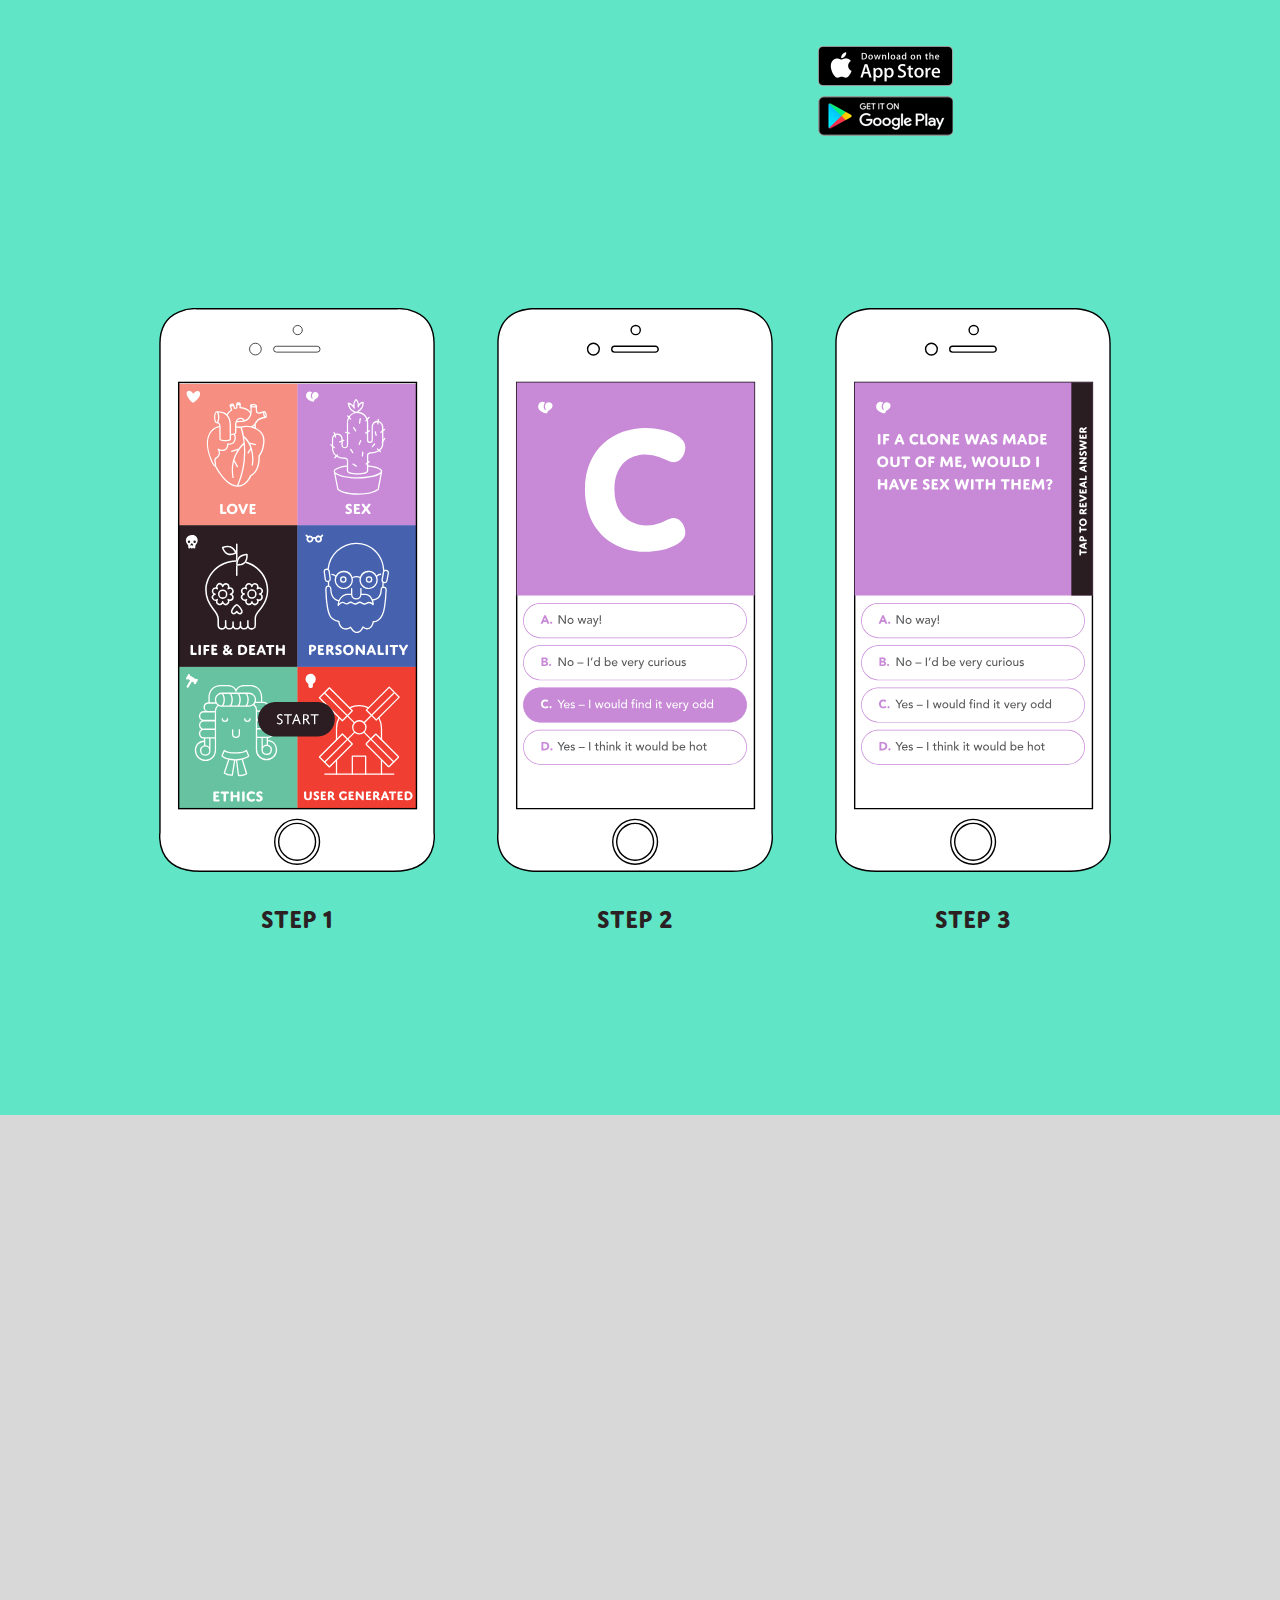
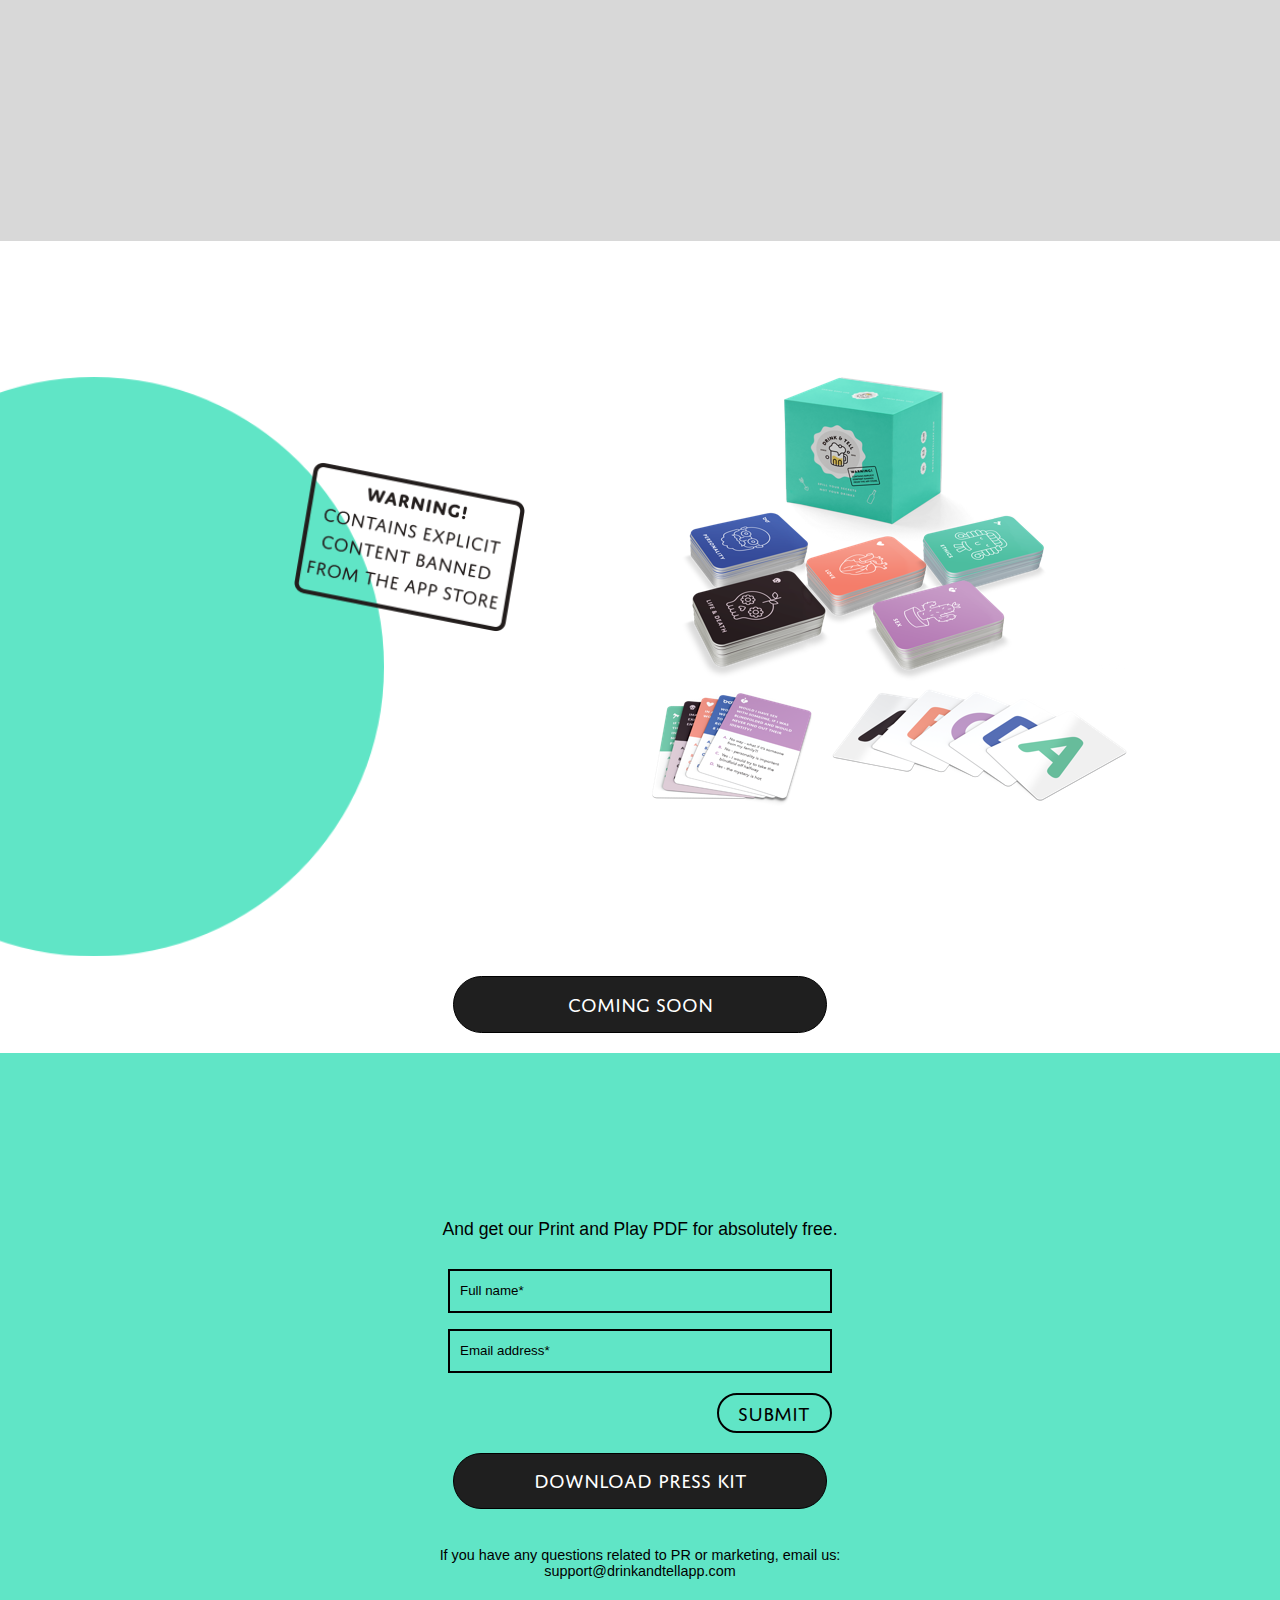
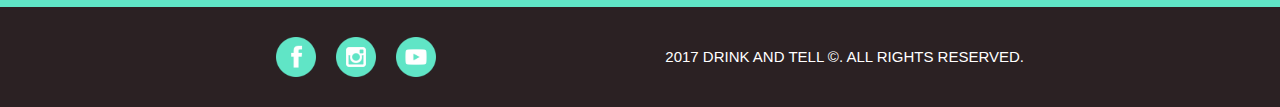
==== commit 5d357058: "kickstarter" ====
--- a/index.html
+++ b/index.html
@@ -317,7 +317,7 @@
 
             <div class="float-left">
                 <div class="button-dark">
-                    <a href="http://www.google.com.au" target="_blank">Coming Soon</a>
+                    <a href="https://www.kickstarter.com/projects/1664609450/drink-and-tell-spill-your-secrets-not-your-drinks" target="_blank">Buy Now</a>
                     <!--<input id="button_kickstart" class="button-dark" type="submit" value="Coming Soon">-->
                 </div>
             </div>
--- a/css/style.css
+++ b/css/style.css
@@ -634,9 +634,6 @@
 }
 
 
-/*-----*/
-
-
 /*---start-stay-with-us-----*/
 
 .stay-with {
@@ -659,13 +656,8 @@
 
 .stay-with-head p {
     font-size: 1.1em;
-    color: #4C4C4C;
     line-height: 1.5em;
     margin: 0 auto
-}
-
-.stay-with-head p a:hover {
-    color: #4C4C4C
 }
 
 
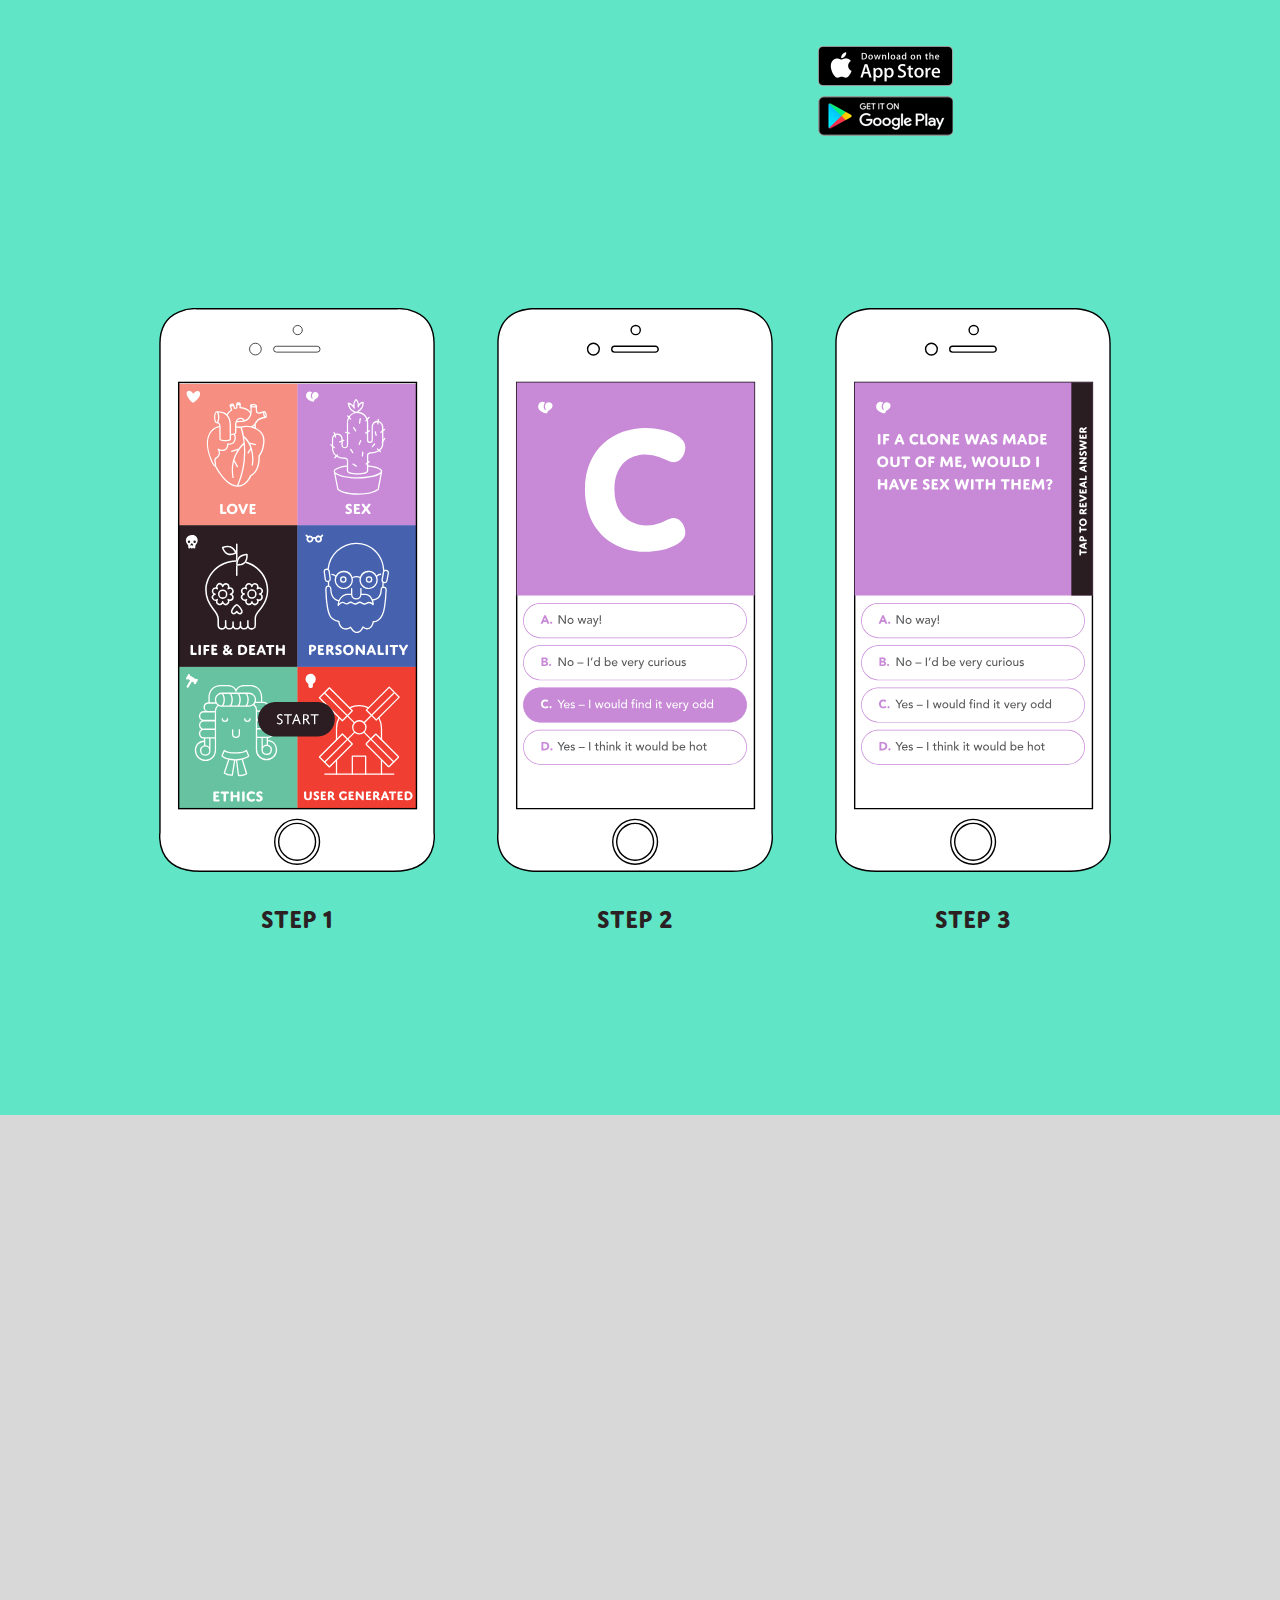
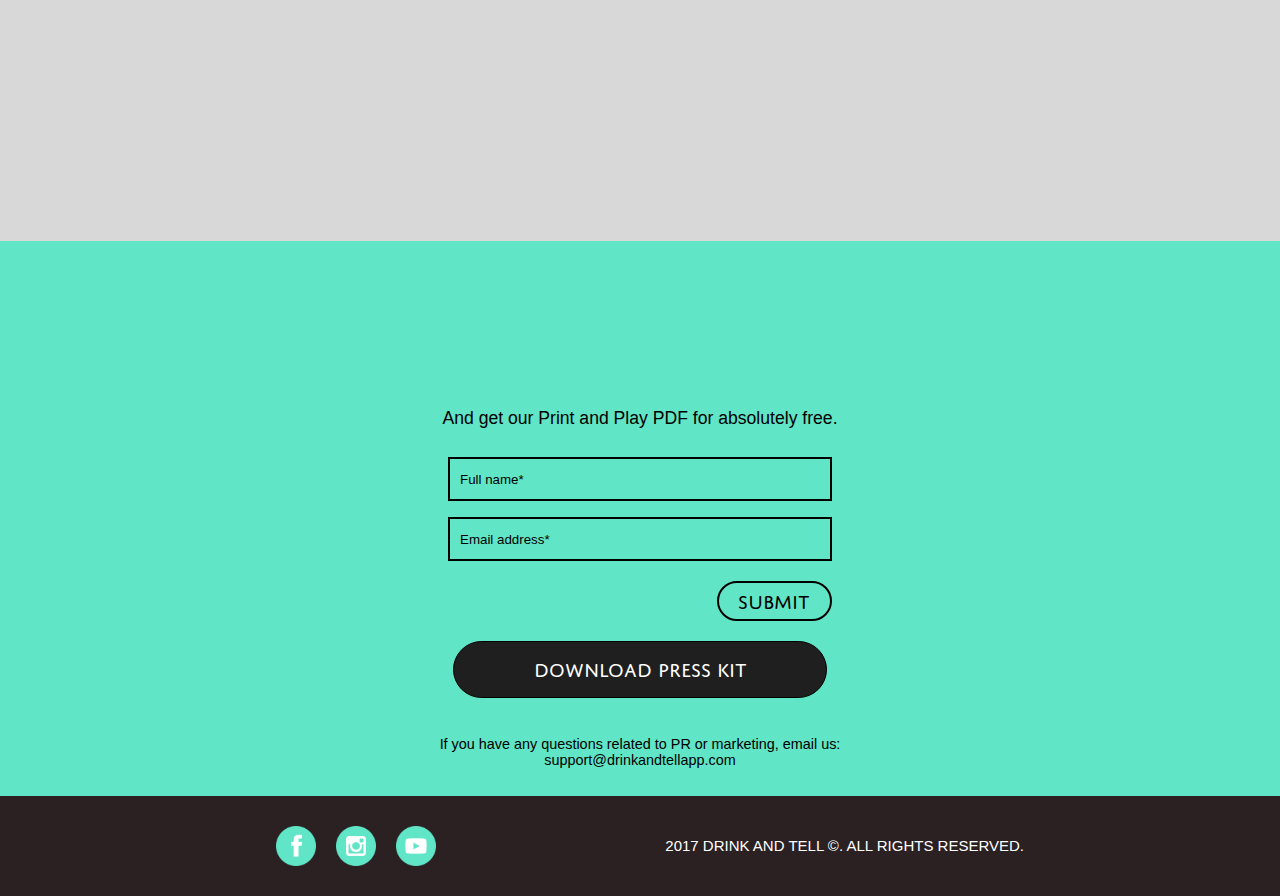
==== commit 48d16f63: "removed kickstarter" ====
--- a/index.html
+++ b/index.html
@@ -293,7 +293,7 @@
         </div>
 
         <!---//End-promo==-->
-        <!---start-news-letter===-->
+        <!---start-news-letter===
         <div class="kickstart-small">
             <div class="float-left">
                 <h2 class="block animatable bounceInLeft">OUR DRINKING CARD GAME</h2>
@@ -318,7 +318,6 @@
             <div class="float-left">
                 <div class="button-dark">
                     <a href="https://www.kickstarter.com/projects/1664609450/drink-and-tell-spill-your-secrets-not-your-drinks" target="_blank">Buy Now</a>
-                    <!--<input id="button_kickstart" class="button-dark" type="submit" value="Coming Soon">-->
                 </div>
             </div>
         </div>
@@ -344,78 +343,78 @@
             <div class="float-left">
                 <div class="button-dark">
                     <a href="http://www.google.com.au" target="_blank">Coming Soon</a>
-                    <!--<input id="button_kickstart" class="button-dark" type="submit" value="Coming Soon">-->
                 </div>
             </div>
         </div>
     </div>
-    <!---//End-news-letter===-->
-    <!---start-stay-with===-->
-    <div class="stay-with">
-        <div class="stay-with-head">
-            <div class="promo-head">
-                <h2 class="block animatable bounceInLeft">SIGN UP NOW</h2>
+    -->
+        <!---//End-news-letter===-->
+        <!---start-stay-with===-->
+        <div class="stay-with">
+            <div class="stay-with-head">
+                <div class="promo-head">
+                    <h2 class="block animatable bounceInLeft">SIGN UP NOW</h2>
+                    <br>
+                    <p>And get our Print and Play PDF for absolutely free.</p>
+                </div>
+            </div>
+
+            <div class="form-container">
+                <!-- Begin MailChimp Signup Form -->
+                <div id="mc_embed_signup">
+                    <form class="validate" action="http://drinkandtellapp.us14.list-manage.com/subscribe/post?u=ae418c265a9cc4dd688115729&amp;id=5ea5e9550b" method="post" id="mc-embedded-subscribe-form" name="mc-embedded-subscribe-form" class="validate" target="_blank" novalidate>
+                        <div id="mc_embed_signup_scroll">
+                            <div class="mc-field-group">
+                                <input type="text" onfocus="this.value = ''" onblur="if (this.value == '') {this.value = 'Full Name*';}" value="Full name*" name="MMERGE3" id="mce-MMERGE3">
+                            </div>
+                            <div class="mc-field-group">
+                                <input onfocus="this.value = ''" onblur="if (this.value == '') {this.value = 'Email address*';}" type="email" value="Email address*" name="EMAIL" id="mce-EMAIL" title="The domain portion of the email address is invalid (the portion after the @)." pattern="^([^\x00-\x20\x22\x28\x29\x2c\x2e\x3a-\x3c\x3e\x40\x5b-\x5d\x7f-\xff]+|\x22([^\x0d\x22\x5c\x80-\xff]|\x5c[\x00-\x7f])*\x22)(\x2e([^\x00-\x20\x22\x28\x29\x2c\x2e\x3a-\x3c\x3e\x40\x5b-\x5d\x7f-\xff]+|\x22([^\x0d\x22\x5c\x80-\xff]|\x5c[\x00-\x7f])*\x22))*\x40([^\x00-\x20\x22\x28\x29\x2c\x2e\x3a-\x3c\x3e\x40\x5b-\x5d\x7f-\xff]+|\x5b([^\x0d\x5b-\x5d\x80-\xff]|\x5c[\x00-\x7f])*\x5d)(\x2e([^\x00-\x20\x22\x28\x29\x2c\x2e\x3a-\x3c\x3e\x40\x5b-\x5d\x7f-\xff]+|\x5b([^\x0d\x5b-\x5d\x80-\xff]|\x5c[\x00-\x7f])*\x5d))*(\.\w{2,})+$" required>
+                            </div>
+                            <div id="mce-responses" class="clear">
+                                <div class="response" id="mce-error-response" style="display:none"></div>
+                                <div class="response" id="mce-success-response" style="display:none"></div>
+                            </div>
+                            <!-- real people should not fill this in and expect good things - do not remove this or risk form bot signups-->
+
+                            <div style="position: absolute; left: -5000px;" aria-hidden="true"><input type="text" name="b_f2d244c0df42a0431bd08ddea_aeaa9dd034" tabindex="-1" value=""></div>
+
+                            <input type="submit" value="Submit" name="subscribe" id="mc-embedded-subscribe">
+
+                        </div>
+                    </form>
+                </div>
+            </div>
+            <div class="float-left">
+                <div class="button-dark">
+                    <a href="https://www.dropbox.com/sh/eut33m005bqqpkb/AADEQ5m3cbB9qDfRL2VCFWKta?dl=0" target="_blank">Download Press Kit</a>
+                </div>
+            </div>
+            <div class="standard-text-container">
                 <br>
-                <p>And get our Print and Play PDF for absolutely free.</p>
-            </div>
-        </div>
-
-        <div class="form-container">
-            <!-- Begin MailChimp Signup Form -->
-            <div id="mc_embed_signup">
-                <form class="validate" action="http://drinkandtellapp.us14.list-manage.com/subscribe/post?u=ae418c265a9cc4dd688115729&amp;id=5ea5e9550b" method="post" id="mc-embedded-subscribe-form" name="mc-embedded-subscribe-form" class="validate" target="_blank" novalidate>
-                    <div id="mc_embed_signup_scroll">
-                        <div class="mc-field-group">
-                            <input type="text" onfocus="this.value = ''" onblur="if (this.value == '') {this.value = 'Full Name*';}" value="Full name*" name="MMERGE3" id="mce-MMERGE3">
-                        </div>
-                        <div class="mc-field-group">
-                            <input onfocus="this.value = ''" onblur="if (this.value == '') {this.value = 'Email address*';}" type="email" value="Email address*" name="EMAIL" id="mce-EMAIL" title="The domain portion of the email address is invalid (the portion after the @)." pattern="^([^\x00-\x20\x22\x28\x29\x2c\x2e\x3a-\x3c\x3e\x40\x5b-\x5d\x7f-\xff]+|\x22([^\x0d\x22\x5c\x80-\xff]|\x5c[\x00-\x7f])*\x22)(\x2e([^\x00-\x20\x22\x28\x29\x2c\x2e\x3a-\x3c\x3e\x40\x5b-\x5d\x7f-\xff]+|\x22([^\x0d\x22\x5c\x80-\xff]|\x5c[\x00-\x7f])*\x22))*\x40([^\x00-\x20\x22\x28\x29\x2c\x2e\x3a-\x3c\x3e\x40\x5b-\x5d\x7f-\xff]+|\x5b([^\x0d\x5b-\x5d\x80-\xff]|\x5c[\x00-\x7f])*\x5d)(\x2e([^\x00-\x20\x22\x28\x29\x2c\x2e\x3a-\x3c\x3e\x40\x5b-\x5d\x7f-\xff]+|\x5b([^\x0d\x5b-\x5d\x80-\xff]|\x5c[\x00-\x7f])*\x5d))*(\.\w{2,})+$" required>
-                        </div>
-                        <div id="mce-responses" class="clear">
-                            <div class="response" id="mce-error-response" style="display:none"></div>
-                            <div class="response" id="mce-success-response" style="display:none"></div>
-                        </div>
-                        <!-- real people should not fill this in and expect good things - do not remove this or risk form bot signups-->
-
-                        <div style="position: absolute; left: -5000px;" aria-hidden="true"><input type="text" name="b_f2d244c0df42a0431bd08ddea_aeaa9dd034" tabindex="-1" value=""></div>
-
-                        <input type="submit" value="Submit" name="subscribe" id="mc-embedded-subscribe">
-
-                    </div>
-                </form>
-            </div>
-        </div>
-        <div class="float-left">
-            <div class="button-dark">
-                <a href="https://www.dropbox.com/sh/eut33m005bqqpkb/AADEQ5m3cbB9qDfRL2VCFWKta?dl=0" target="_blank">Download Press Kit</a>
-            </div>
-        </div>
-        <div class="standard-text-container">
-            <br>
-            <p class="smaller-text">If you have any questions related to PR or marketing, email us:
-                <br> support@drinkandtellapp.com
-            </p>
-            <br>
-
-        </div>
-        <div class="clear"></div>
-
-    </div>
-    <!---End-stay-with===-->
-    <!---start-footer===-->
-
-    <div class="footer">
-        <div id="social">
-            <button id="button-fb" class="social-button" onclick="window.open('https://www.facebook.com/drinkandtellapp/')"></button>
-            <button id="button-insta" class="social-button" onclick="window.open('https://www.instagram.com/drinkandtellapp/ ')"></button>
-            <button id="button-youtube" class="social-button" onclick="window.open('https://youtu.be/u_Axh5LjhsA')"></button>
-        </div>
-        <span id="copyright">2017 DRINK AND TELL &#169;. ALL RIGHTS RESERVED.</span>
-    </div>
-
-    <!---//End-footer===-->
-    <!---End-content==-->
-    <!--- //End-wrap==-->
+                <p class="smaller-text">If you have any questions related to PR or marketing, email us:
+                    <br> support@drinkandtellapp.com
+                </p>
+                <br>
+
+            </div>
+            <div class="clear"></div>
+
+        </div>
+        <!---End-stay-with===-->
+        <!---start-footer===-->
+
+        <div class="footer">
+            <div id="social">
+                <button id="button-fb" class="social-button" onclick="window.open('https://www.facebook.com/drinkandtellapp/')"></button>
+                <button id="button-insta" class="social-button" onclick="window.open('https://www.instagram.com/drinkandtellapp/ ')"></button>
+                <button id="button-youtube" class="social-button" onclick="window.open('https://youtu.be/u_Axh5LjhsA')"></button>
+            </div>
+            <span id="copyright">2017 DRINK AND TELL &#169;. ALL RIGHTS RESERVED.</span>
+        </div>
+
+        <!---//End-footer===-->
+        <!---End-content==-->
+        <!--- //End-wrap==-->
 
 </body>
 
